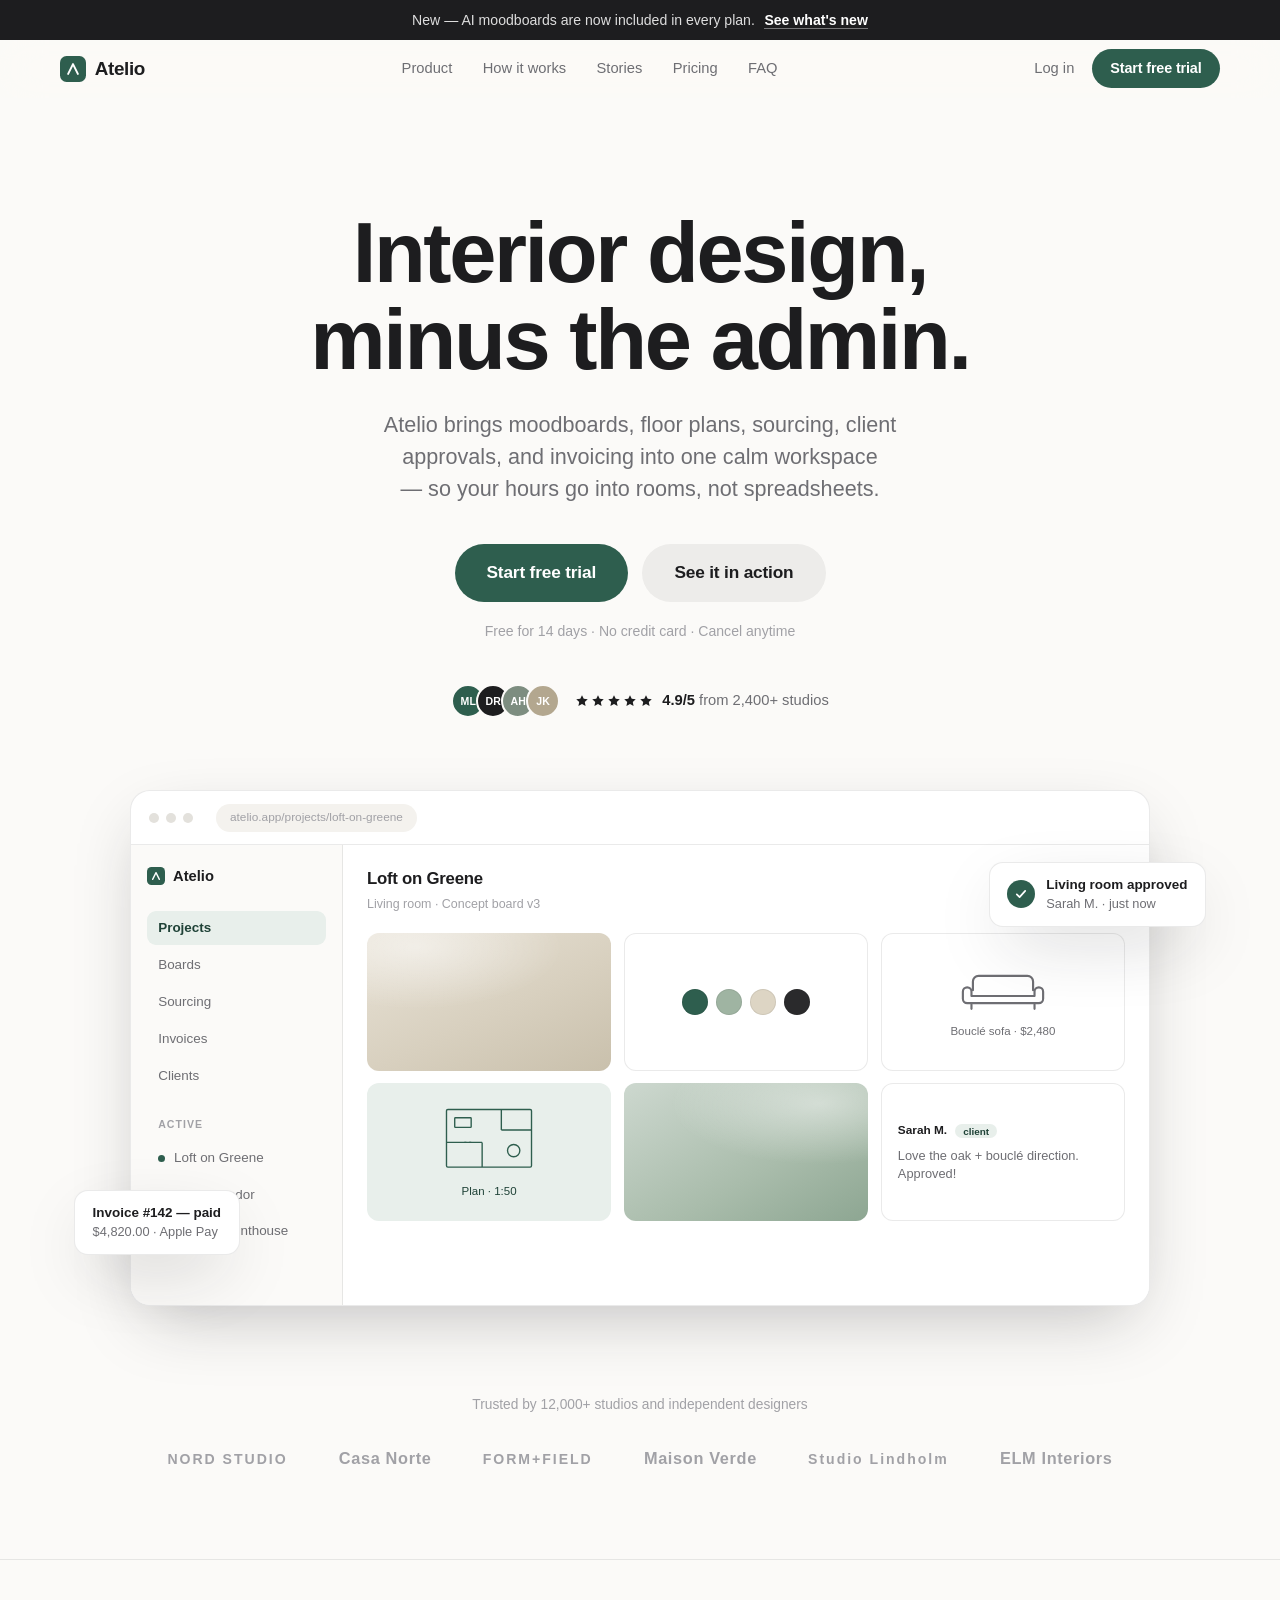
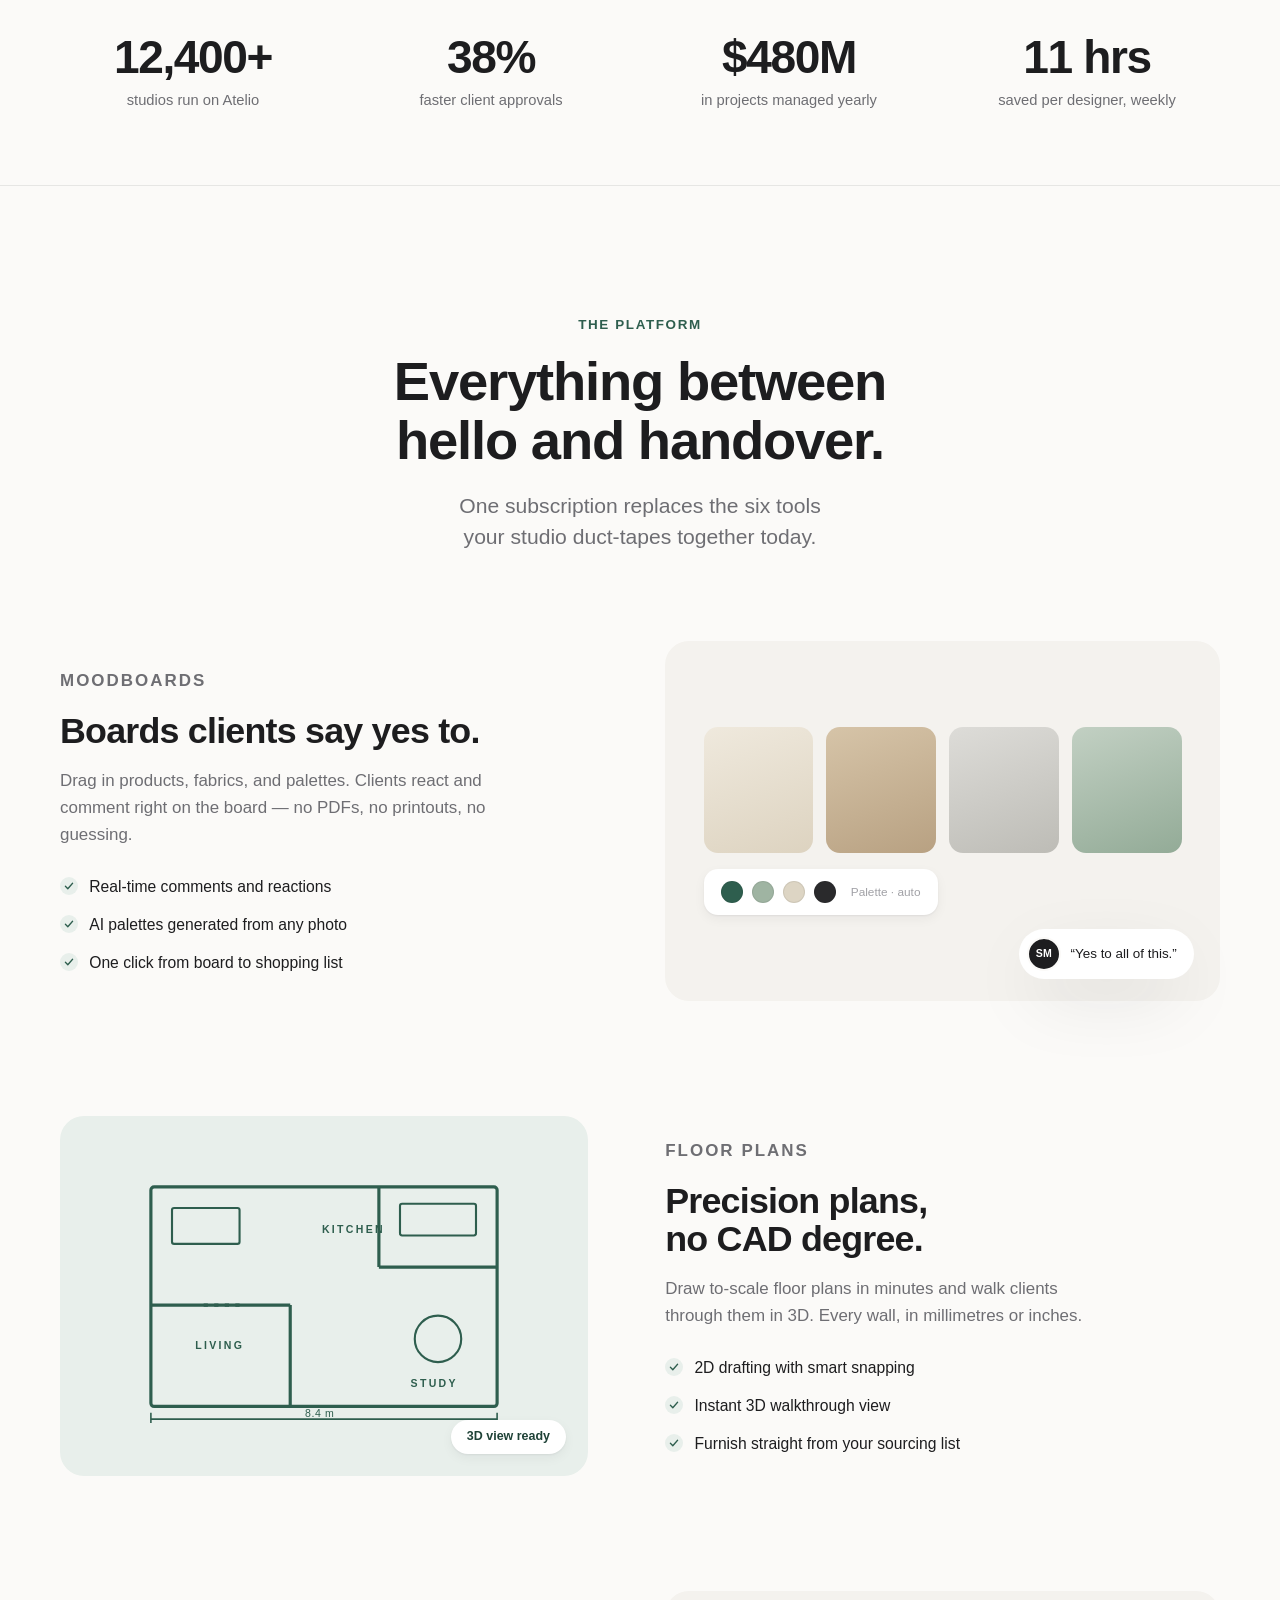
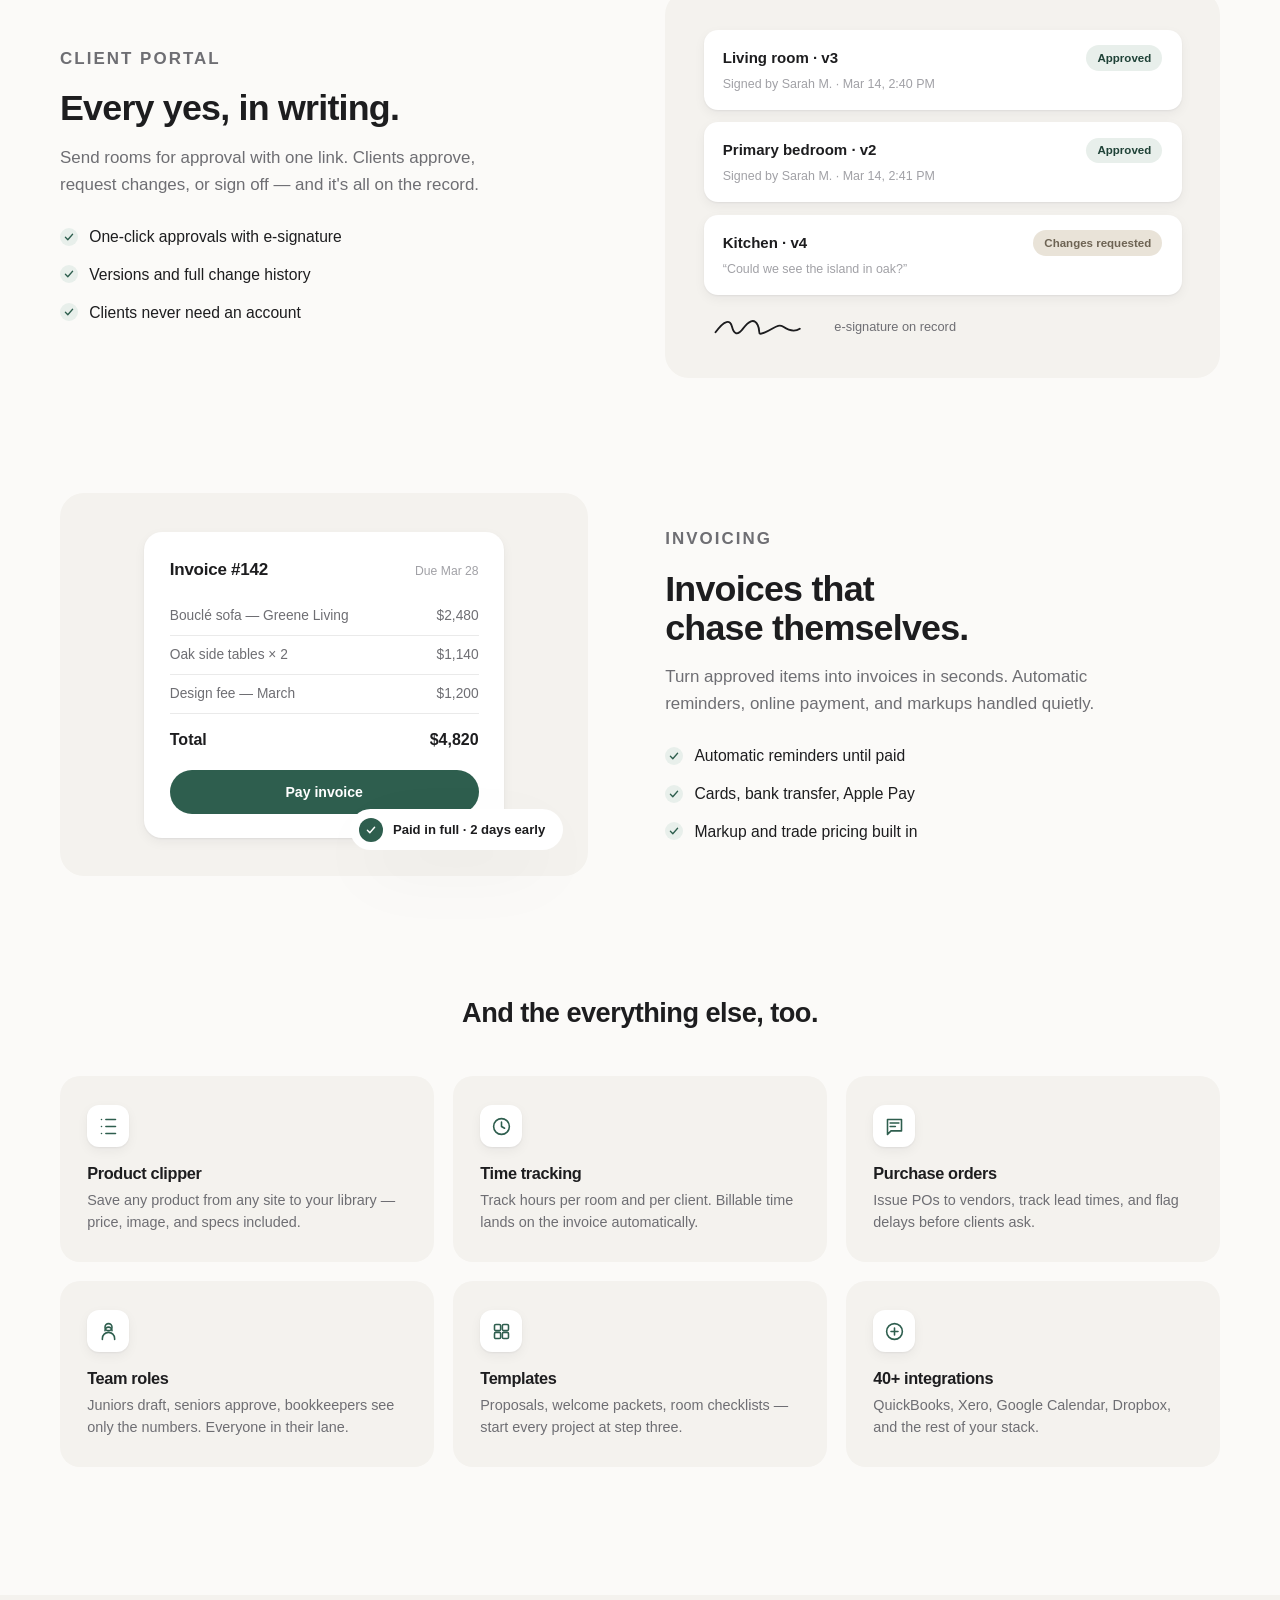
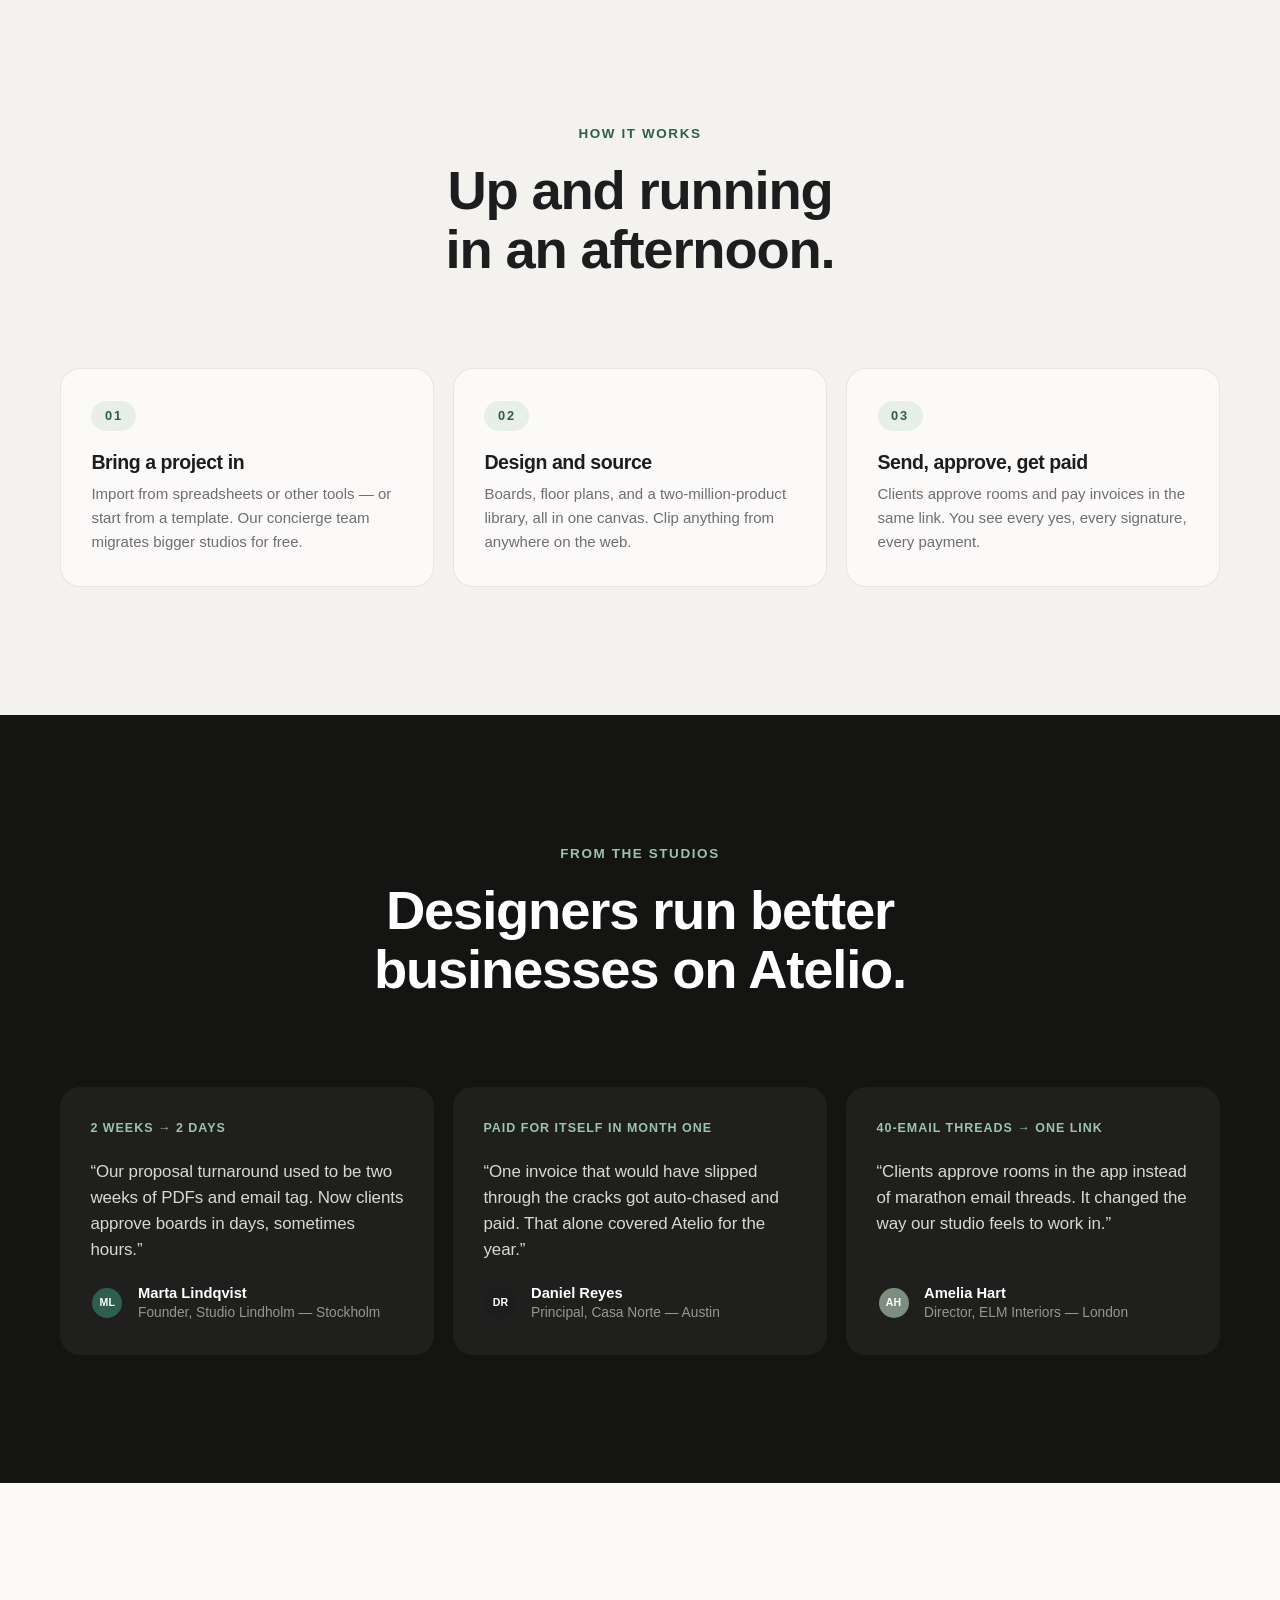
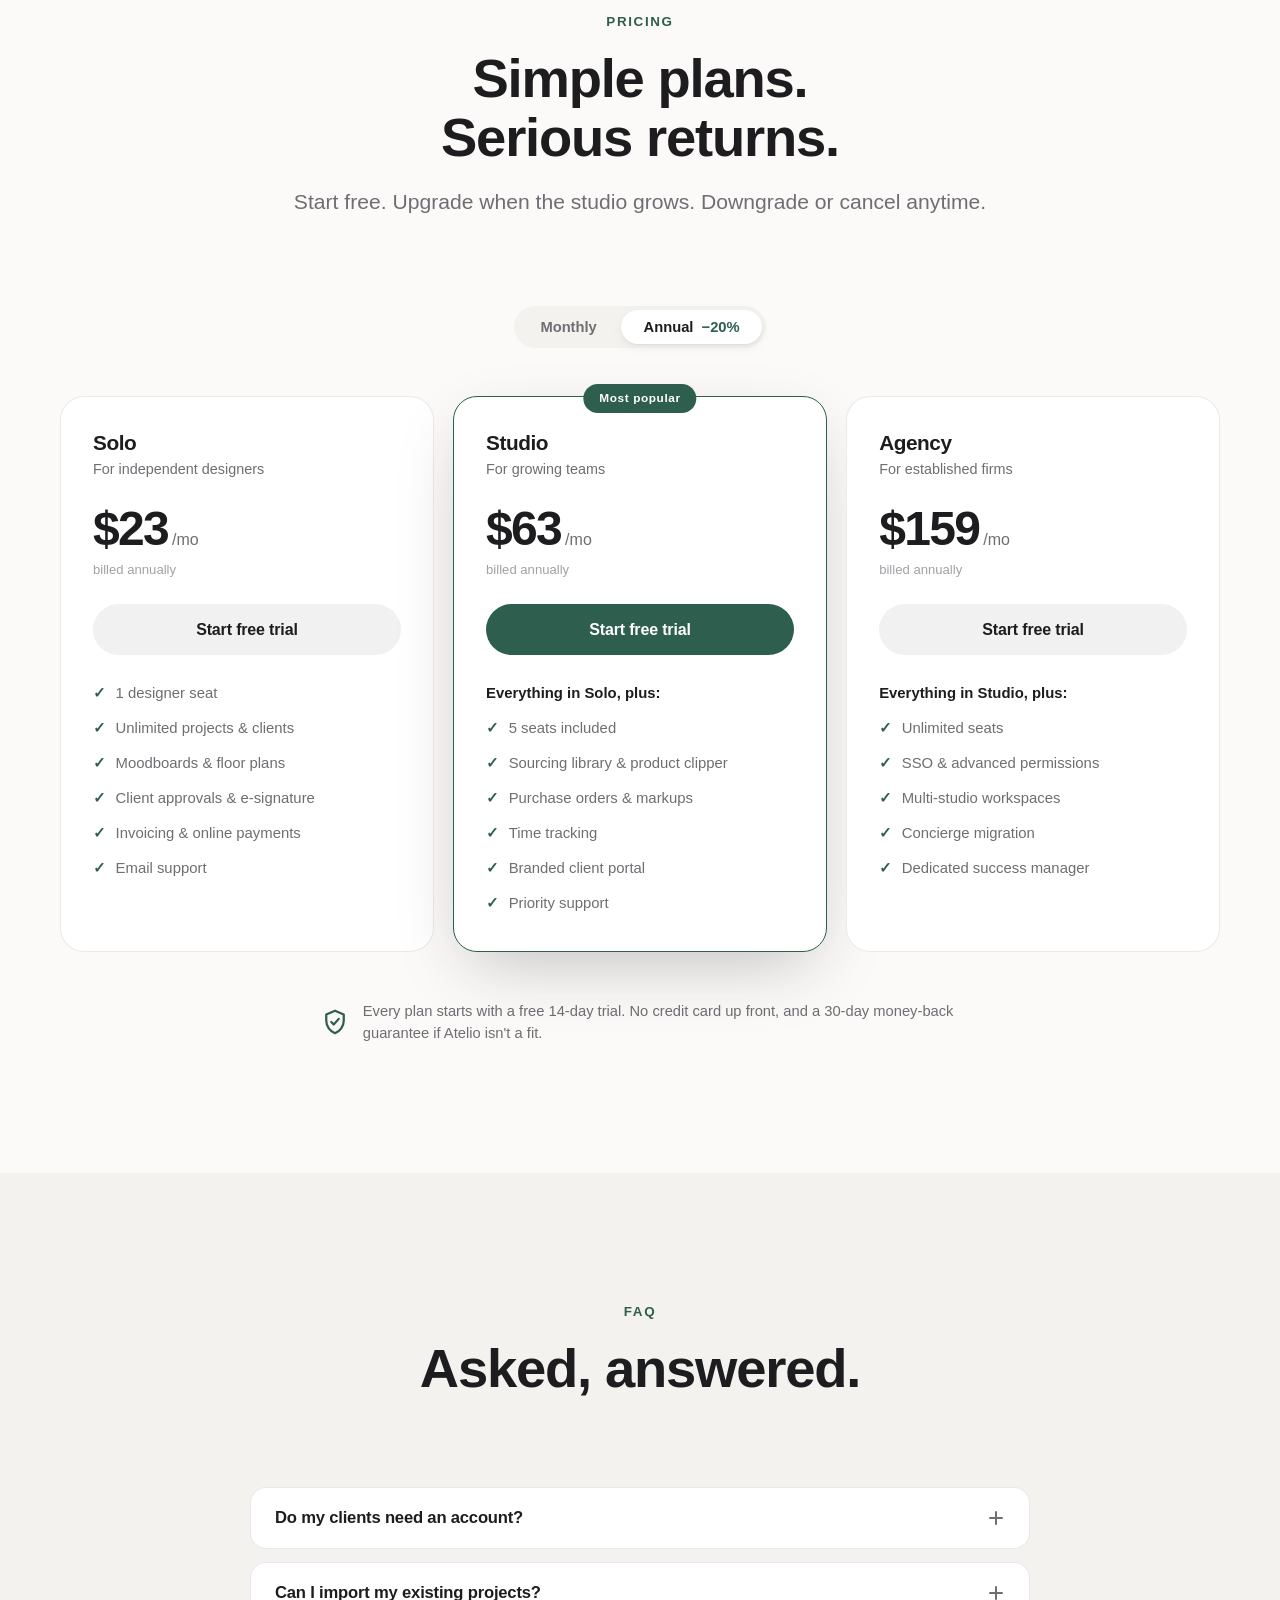
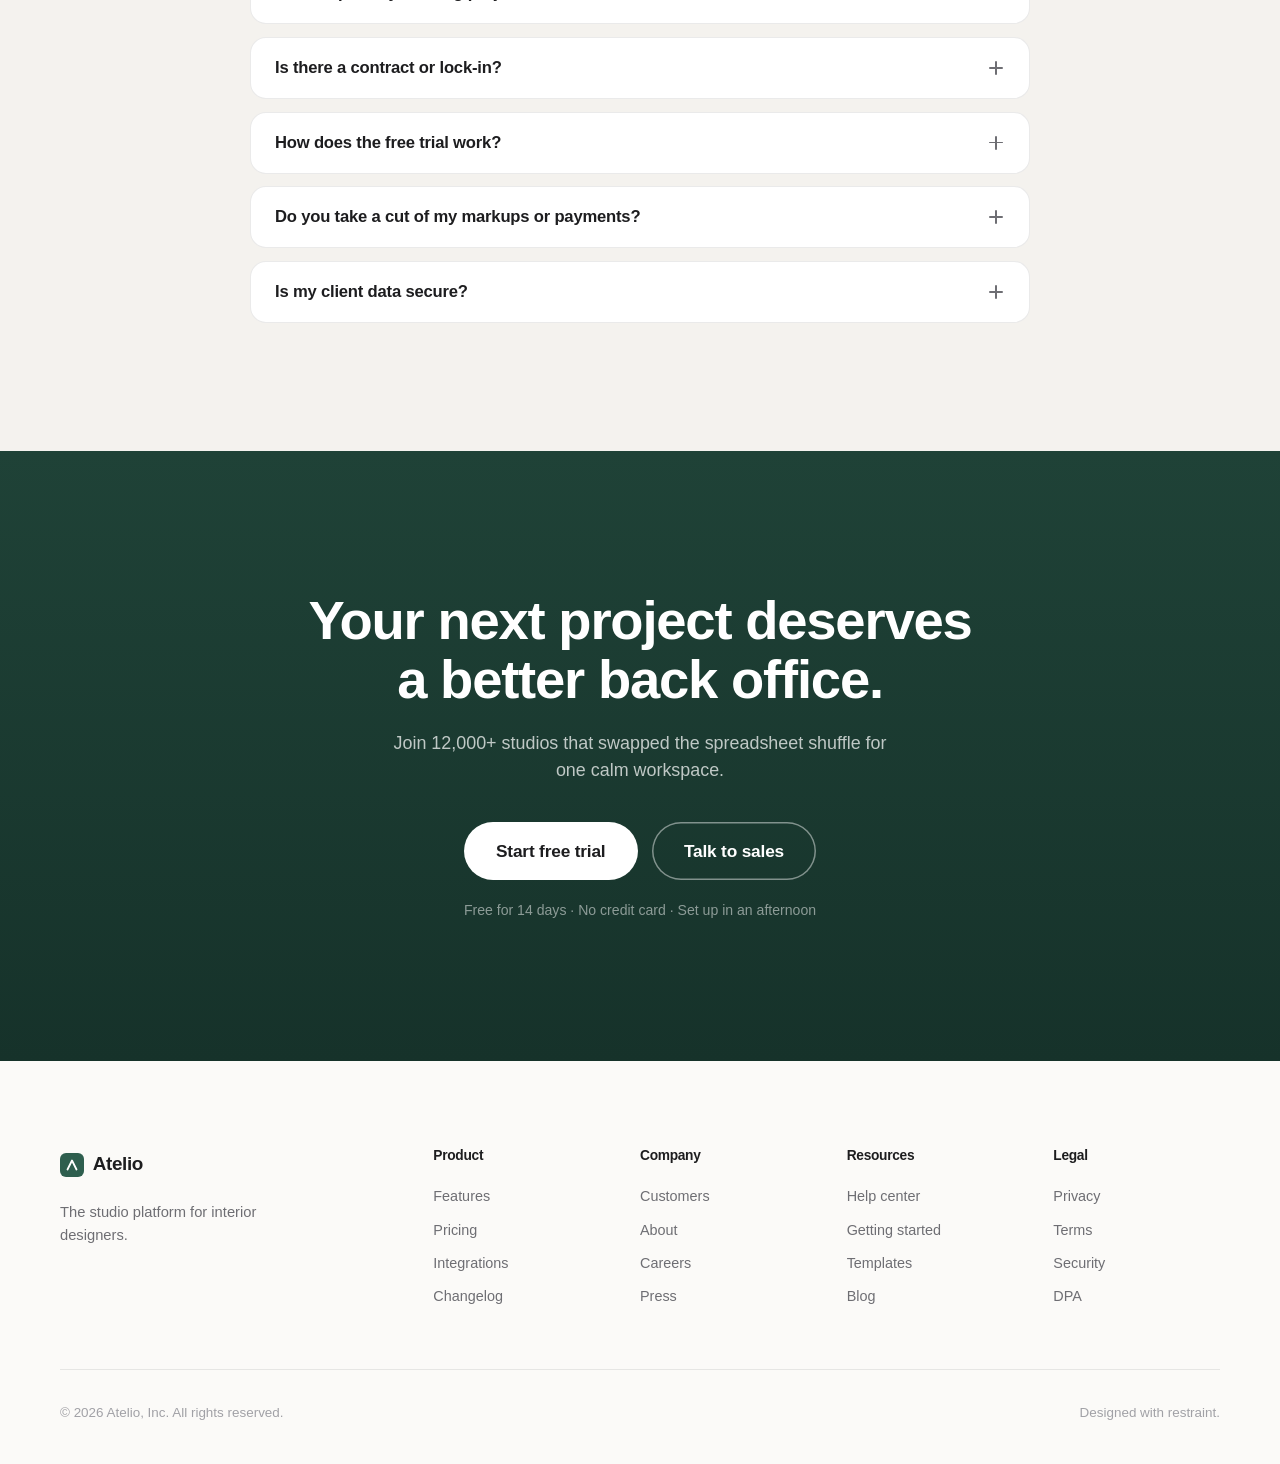
==== atelio-strona.html @ d50a3e27 "Add single-file build of the site (inlined CSS/JS) Standalone atelio-strona.html that opens directly" ====
<!DOCTYPE html>
<html lang="en">
<head>
  <meta charset="UTF-8" />
  <meta name="viewport" content="width=device-width, initial-scale=1.0" />
  <title>Atelio — The studio platform for interior designers</title>
  <meta name="description" content="Atelio brings moodboards, floor plans, sourcing, client approvals, and invoicing into one calm workspace. Free 14-day trial, no credit card." />
  <meta property="og:title" content="Atelio — Interior design, minus the admin" />
  <meta property="og:description" content="Moodboards, floor plans, approvals, and invoicing in one workspace. Trusted by 12,000+ design studios." />
  <meta property="og:type" content="website" />
  <link rel="icon" href="data:image/svg+xml,%3Csvg xmlns='http://www.w3.org/2000/svg' viewBox='0 0 32 32'%3E%3Crect width='32' height='32' rx='8' fill='%232E5E4E'/%3E%3Cpath d='M10 22l6-12 6 12' stroke='%23ffffff' stroke-width='2.4' stroke-linecap='round' stroke-linejoin='round' fill='none'/%3E%3C/svg%3E" />
  <style>
/* ============================================================
   Atelio — marketing site
   Palette: warm neutrals + deep pine green. No purple, no orange.
   Type: native system stack (SF Pro on Apple devices).
   ============================================================ */

:root {
  --bg: #fbfaf8;
  --bg-alt: #f4f2ee;
  --ink: #1d1d1f;
  --ink-2: #6e6e73;
  --ink-3: #a1a1a6;
  --line: rgba(29, 29, 31, 0.09);
  --accent: #2e5e4e;
  --accent-dark: #234c3f;
  --accent-deep: #1f4237;
  --accent-tint: #e8efeb;
  --accent-soft: #9cc2b2;
  --sand: #e9e3d8;
  --dark: #141413;
  --dark-card: #1f1f1e;
  --radius: 20px;
  --radius-sm: 12px;
  --pill: 980px;
  --shadow-sm: 0 1px 2px rgba(29, 29, 31, 0.06), 0 4px 12px rgba(29, 29, 31, 0.05);
  --shadow-lg: 0 24px 70px -18px rgba(29, 29, 31, 0.28);
  --navh: 58px;
  --font: -apple-system, BlinkMacSystemFont, "SF Pro Text", "SF Pro Display",
    "Helvetica Neue", "Segoe UI", Inter, Roboto, Arial, sans-serif;
}

* { margin: 0; padding: 0; box-sizing: border-box; }

html {
  scroll-behavior: smooth;
  scroll-padding-top: calc(var(--navh) + 18px);
  -webkit-text-size-adjust: 100%;
}

body {
  font-family: var(--font);
  font-size: 1.0625rem;
  line-height: 1.6;
  color: var(--ink);
  background: var(--bg);
  -webkit-font-smoothing: antialiased;
  text-rendering: optimizeLegibility;
}

::selection { background: var(--accent-tint); color: var(--accent-deep); }

img, svg { display: block; max-width: 100%; }

a { color: inherit; text-decoration: none; }

:focus-visible {
  outline: 2px solid var(--accent);
  outline-offset: 3px;
  border-radius: 4px;
}

.container {
  width: min(1160px, 100% - 3rem);
  margin-inline: auto;
}

.container-narrow { width: min(780px, 100% - 3rem); }

.skip-link {
  position: absolute;
  left: 1rem;
  top: -100px;
  z-index: 200;
  background: var(--ink);
  color: #fff;
  padding: 0.6rem 1.1rem;
  border-radius: var(--pill);
  font-size: 0.9rem;
}
.skip-link:focus { top: 1rem; }

/* ---------- Type ---------- */

h1, h2, h3, h4 {
  font-weight: 700;
  letter-spacing: -0.022em;
  line-height: 1.08;
  text-wrap: balance;
}

h1 {
  font-size: clamp(2.9rem, 7.2vw, 5.3rem);
  letter-spacing: -0.028em;
  line-height: 1.02;
}

h2 { font-size: clamp(2.1rem, 4.6vw, 3.4rem); }

.eyebrow {
  font-size: 0.84rem;
  font-weight: 600;
  letter-spacing: 0.12em;
  text-transform: uppercase;
  color: var(--accent);
  margin-bottom: 1.1rem;
}

.lead {
  font-size: clamp(1.08rem, 1.7vw, 1.32rem);
  color: var(--ink-2);
  line-height: 1.5;
  text-wrap: balance;
}

.section-head {
  text-align: center;
  max-width: 720px;
  margin: 0 auto clamp(3.5rem, 7vw, 5.5rem);
}
.section-head .lead { margin-top: 1.2rem; }

/* ---------- Buttons ---------- */

.btn {
  display: inline-flex;
  align-items: center;
  justify-content: center;
  gap: 0.5rem;
  border: none;
  cursor: pointer;
  font-family: inherit;
  font-size: 1rem;
  font-weight: 600;
  letter-spacing: -0.01em;
  padding: 0.78rem 1.6rem;
  border-radius: var(--pill);
  transition: background 0.25s ease, transform 0.25s ease, box-shadow 0.25s ease, border-color 0.25s ease;
  white-space: nowrap;
}
.btn:active { transform: scale(0.97); }

.btn-primary { background: var(--accent); color: #fff; }
.btn-primary:hover { background: var(--accent-dark); transform: translateY(-1px); box-shadow: 0 10px 24px -10px rgba(46, 94, 78, 0.6); }

.btn-ghost { background: rgba(29, 29, 31, 0.06); color: var(--ink); }
.btn-ghost:hover { background: rgba(29, 29, 31, 0.1); }

.btn-light { background: #fff; color: var(--ink); }
.btn-light:hover { background: #f0efeb; transform: translateY(-1px); }

.btn-outline {
  background: transparent;
  color: #fff;
  box-shadow: inset 0 0 0 1.5px rgba(255, 255, 255, 0.45);
}
.btn-outline:hover { background: rgba(255, 255, 255, 0.1); }

.btn-sm { padding: 0.52rem 1.15rem; font-size: 0.9rem; }
.btn-lg { padding: 0.95rem 2rem; font-size: 1.08rem; }
.btn-block { width: 100%; }

/* ---------- Banner ---------- */

.banner {
  background: var(--ink);
  color: rgba(255, 255, 255, 0.85);
  text-align: center;
  padding: 0.55rem 1rem;
  font-size: 0.88rem;
}
.banner a {
  color: #fff;
  font-weight: 600;
  margin-left: 0.35rem;
  border-bottom: 1px solid rgba(255, 255, 255, 0.4);
}
.banner a:hover { border-bottom-color: #fff; }

/* ---------- Nav ---------- */

.nav {
  position: sticky;
  top: 0;
  z-index: 100;
  height: var(--navh);
  background: rgba(251, 250, 248, 0.78);
  -webkit-backdrop-filter: saturate(180%) blur(20px);
  backdrop-filter: saturate(180%) blur(20px);
  border-bottom: 1px solid transparent;
  transition: border-color 0.3s ease, background 0.3s ease;
}
.nav.scrolled {
  border-bottom-color: var(--line);
  background: rgba(251, 250, 248, 0.88);
}

.nav-inner {
  width: min(1160px, 100% - 3rem);
  margin-inline: auto;
  height: 100%;
  display: flex;
  align-items: center;
  justify-content: space-between;
  gap: 2rem;
}

.nav-logo {
  display: inline-flex;
  align-items: center;
  gap: 0.55rem;
  font-size: 1.18rem;
  font-weight: 700;
  letter-spacing: -0.02em;
}

.nav-links { display: flex; gap: 1.9rem; }
.nav-links a {
  font-size: 0.92rem;
  color: var(--ink-2);
  transition: color 0.2s ease;
}
.nav-links a:hover { color: var(--ink); }

.nav-cta { display: flex; align-items: center; gap: 1.1rem; }
.nav-login { font-size: 0.92rem; color: var(--ink-2); transition: color 0.2s ease; }
.nav-login:hover { color: var(--ink); }

.nav-burger {
  display: none;
  flex-direction: column;
  justify-content: center;
  gap: 6px;
  width: 40px;
  height: 40px;
  background: none;
  border: none;
  cursor: pointer;
  align-items: center;
}
.nav-burger span {
  display: block;
  width: 20px;
  height: 1.8px;
  background: var(--ink);
  border-radius: 2px;
  transition: transform 0.3s ease, opacity 0.3s ease;
}
.nav-burger.open span:first-child { transform: translateY(3.9px) rotate(45deg); }
.nav-burger.open span:last-child { transform: translateY(-3.9px) rotate(-45deg); }

.mobile-menu {
  position: fixed;
  inset: var(--navh) 0 auto 0;
  z-index: 99;
  background: rgba(251, 250, 248, 0.97);
  -webkit-backdrop-filter: blur(24px);
  backdrop-filter: blur(24px);
  border-bottom: 1px solid var(--line);
  padding: 1rem 1.5rem 1.8rem;
}
.mobile-menu nav { display: flex; flex-direction: column; }
.mobile-menu nav a {
  padding: 0.85rem 0.2rem;
  font-size: 1.15rem;
  font-weight: 600;
  border-bottom: 1px solid var(--line);
}
.mobile-menu-cta { margin-top: 1.4rem; display: grid; gap: 0.9rem; justify-items: center; }
.mobile-login { color: var(--ink-2); font-size: 0.95rem; }

/* ---------- Hero ---------- */

.hero {
  padding: clamp(4rem, 9vw, 7rem) 0 0;
  text-align: center;
}

.hero-sub {
  max-width: 640px;
  margin: 1.6rem auto 0;
  font-size: clamp(1.1rem, 1.8vw, 1.35rem);
  line-height: 1.5;
  color: var(--ink-2);
  text-wrap: balance;
}

.hero-ctas {
  display: flex;
  justify-content: center;
  gap: 0.9rem;
  margin-top: 2.4rem;
  flex-wrap: wrap;
}

.hero-note {
  margin-top: 1.1rem;
  font-size: 0.88rem;
  color: var(--ink-3);
}

.hero-proof {
  display: flex;
  align-items: center;
  justify-content: center;
  gap: 0.9rem;
  margin-top: 2.6rem;
  flex-wrap: wrap;
}

.avatars { display: flex; }
.av {
  width: 34px;
  height: 34px;
  border-radius: 50%;
  display: inline-flex;
  align-items: center;
  justify-content: center;
  font-size: 0.66rem;
  font-weight: 700;
  letter-spacing: 0.02em;
  color: #fff;
  border: 2px solid var(--bg);
  flex: none;
}
.avatars .av + .av { margin-left: -9px; }
.av-1 { background: #2e5e4e; }
.av-2 { background: #1d1d1f; }
.av-3 { background: #7d8d80; }
.av-4 { background: #b3a78f; }
.avatars-sm .av { width: 24px; height: 24px; font-size: 0.52rem; border-color: #fff; }

.proof-text {
  display: flex;
  align-items: center;
  gap: 0.6rem;
  font-size: 0.92rem;
  color: var(--ink-2);
}
.proof-text strong { color: var(--ink); }
.stars { display: inline-flex; gap: 2px; }
.stars svg { width: 14px; height: 14px; fill: var(--ink); }

/* ---------- Hero mockup ---------- */

.hero-visual {
  position: relative;
  max-width: 1020px;
  margin: clamp(3rem, 6vw, 4.5rem) auto 0;
}

.window {
  background: #fff;
  border: 1px solid var(--line);
  border-radius: var(--radius);
  box-shadow: var(--shadow-lg);
  overflow: hidden;
  text-align: left;
}

.window-bar {
  display: flex;
  align-items: center;
  gap: 7px;
  padding: 0.8rem 1.1rem;
  border-bottom: 1px solid var(--line);
}
.dot { width: 10px; height: 10px; border-radius: 50%; background: #e3e1dc; }
.addr {
  margin-left: 1rem;
  font-size: 0.74rem;
  color: var(--ink-3);
  background: var(--bg-alt);
  padding: 0.28rem 0.9rem;
  border-radius: var(--pill);
}

.app {
  display: grid;
  grid-template-columns: 212px 1fr;
  min-height: 460px;
}

.app-side {
  border-right: 1px solid var(--line);
  padding: 1.2rem 1rem;
  background: var(--bg);
  display: flex;
  flex-direction: column;
  gap: 1.4rem;
  font-size: 0.84rem;
}
.side-brand { display: flex; align-items: center; gap: 0.5rem; font-weight: 700; font-size: 0.92rem; }
.side-nav { display: flex; flex-direction: column; gap: 2px; }
.side-item {
  padding: 0.42rem 0.7rem;
  border-radius: 9px;
  color: var(--ink-2);
}
.side-item.active { background: var(--accent-tint); color: var(--accent-deep); font-weight: 600; }
.side-projects { display: flex; flex-direction: column; gap: 2px; }
.side-label {
  font-size: 0.66rem;
  font-weight: 600;
  letter-spacing: 0.1em;
  text-transform: uppercase;
  color: var(--ink-3);
  padding: 0 0.7rem 0.4rem;
}
.proj {
  display: flex;
  align-items: center;
  gap: 0.55rem;
  padding: 0.4rem 0.7rem;
  color: var(--ink-2);
  border-radius: 9px;
}
.proj:first-of-type { color: var(--ink); font-weight: 600; }
.st { width: 7px; height: 7px; border-radius: 50%; flex: none; }
.st-green { background: var(--accent); }
.st-sand { background: #c6b89a; }
.st-gray { background: #c9c9cd; }

.app-main { padding: 1.3rem 1.5rem 1.6rem; background: #fff; }
.main-bar {
  display: flex;
  align-items: center;
  justify-content: space-between;
  gap: 1rem;
  margin-bottom: 1.1rem;
}
.main-title { display: block; font-weight: 700; font-size: 1.05rem; letter-spacing: -0.015em; }
.main-sub { display: block; font-size: 0.78rem; color: var(--ink-3); margin-top: 2px; }
.main-actions { display: flex; align-items: center; gap: 0.8rem; }
.share-btn {
  background: var(--accent);
  color: #fff;
  font-size: 0.78rem;
  font-weight: 600;
  padding: 0.4rem 1rem;
  border-radius: var(--pill);
}

.board {
  display: grid;
  grid-template-columns: repeat(3, 1fr);
  gap: 0.8rem;
}
.tile {
  border: 1px solid var(--line);
  border-radius: var(--radius-sm);
  min-height: 138px;
  display: flex;
  flex-direction: column;
  align-items: center;
  justify-content: center;
  gap: 0.6rem;
  padding: 1rem;
  background: #fff;
}
.tile-cap { font-size: 0.72rem; color: var(--ink-2); }

.t-img1 {
  background:
    radial-gradient(120% 90% at 20% 10%, rgba(255, 255, 255, 0.5), transparent 50%),
    linear-gradient(155deg, #e8e2d6 0%, #d8d0bf 55%, #c9c0ac 100%);
  border: none;
}
.t-img2 {
  background:
    radial-gradient(110% 80% at 80% 15%, rgba(255, 255, 255, 0.45), transparent 55%),
    linear-gradient(150deg, #cdd8cf 0%, #a9bcab 60%, #8da692 100%);
  border: none;
}
.t-swatch { flex-direction: row; gap: 0.5rem; }
.chip { width: 26px; height: 26px; border-radius: 50%; flex: none; box-shadow: inset 0 0 0 1px rgba(29, 29, 31, 0.08); }
.c-1 { background: #2e5e4e; }
.c-2 { background: #9fb4a2; }
.c-3 { background: #ddd5c4; }
.c-4 { background: #2a2a2c; }

.t-sofa { color: var(--ink-2); }
.t-sofa svg { width: 86px; }

.t-plan { background: var(--accent-tint); border: none; color: var(--accent); }
.t-plan svg { width: 96px; }
.t-plan .tile-cap { color: var(--accent-deep); }

.t-note { align-items: flex-start; text-align: left; gap: 0.4rem; }
.note-name { font-size: 0.74rem; font-weight: 700; }
.note-name em {
  font-style: normal;
  font-weight: 600;
  font-size: 0.62rem;
  color: var(--accent-deep);
  background: var(--accent-tint);
  border-radius: var(--pill);
  padding: 0.1rem 0.5rem;
  margin-left: 0.3rem;
}
.note-text { font-size: 0.8rem; color: var(--ink-2); line-height: 1.45; }

/* Floating cards */

.float {
  position: absolute;
  display: flex;
  align-items: center;
  gap: 0.7rem;
  background: #fff;
  border: 1px solid var(--line);
  border-radius: 14px;
  box-shadow: var(--shadow-lg);
  padding: 0.8rem 1.1rem;
  font-size: 0.8rem;
  line-height: 1.4;
  color: var(--ink-2);
  text-align: left;
}
.float strong { color: var(--ink); font-size: 0.84rem; }
.float-ic {
  width: 28px;
  height: 28px;
  border-radius: 50%;
  background: var(--accent);
  color: #fff;
  display: inline-flex;
  align-items: center;
  justify-content: center;
  flex: none;
}
.float-ic svg { width: 14px; height: 14px; }

.float-approve { top: 14%; right: -3.5rem; animation: floaty 7s ease-in-out infinite; }
.float-invoice { bottom: 10%; left: -3.5rem; animation: floaty 8s ease-in-out 1.2s infinite; }

@keyframes floaty {
  0%, 100% { transform: translateY(0); }
  50% { transform: translateY(-9px); }
}

/* ---------- Logos ---------- */

.logos { padding: clamp(3.5rem, 7vw, 5.5rem) 0; }
.logos-label {
  text-align: center;
  font-size: 0.86rem;
  color: var(--ink-3);
  margin-bottom: 1.8rem;
}
.logos-row {
  display: flex;
  flex-wrap: wrap;
  justify-content: center;
  align-items: baseline;
  gap: 1.4rem 3.2rem;
}
.logo-name {
  color: var(--ink-3);
  font-weight: 700;
  font-size: 1.02rem;
  letter-spacing: 0.04em;
}
.logo-name:nth-child(odd) { letter-spacing: 0.14em; font-size: 0.88rem; }

/* ---------- Stats ---------- */

.stats { border-block: 1px solid var(--line); padding: clamp(3rem, 6vw, 4.5rem) 0; }
.stats-grid {
  display: grid;
  grid-template-columns: repeat(4, 1fr);
  gap: 2rem;
  text-align: center;
}
.stat-num {
  display: block;
  font-size: clamp(2.1rem, 3.6vw, 3rem);
  font-weight: 700;
  letter-spacing: -0.03em;
  line-height: 1.1;
}
.stat-label { display: block; margin-top: 0.4rem; font-size: 0.92rem; color: var(--ink-2); }

/* ---------- Features / showcases ---------- */

.features { padding: clamp(5rem, 10vw, 8.5rem) 0; }

.show-row {
  display: grid;
  grid-template-columns: 1fr 1.05fr;
  gap: clamp(2.5rem, 6vw, 5.5rem);
  align-items: center;
}
.show-row + .show-row { margin-top: clamp(4.5rem, 9vw, 7.5rem); }
.show-row.rev .show-text { order: 2; }
.show-row.rev .show-visual { order: 1; }

.show-text h3 { font-size: clamp(1.65rem, 2.8vw, 2.25rem); margin-bottom: 1rem; }
.show-text > p { color: var(--ink-2); font-size: 1.06rem; max-width: 46ch; }

.show-bullets { list-style: none; margin-top: 1.6rem; display: grid; gap: 0.8rem; }
.show-bullets li {
  display: flex;
  align-items: center;
  gap: 0.7rem;
  font-size: 0.98rem;
  font-weight: 500;
}
.show-bullets svg {
  width: 18px;
  height: 18px;
  color: var(--accent);
  flex: none;
  background: var(--accent-tint);
  border-radius: 50%;
  padding: 3px;
}

.panel {
  background: var(--bg-alt);
  border-radius: 24px;
  padding: clamp(1.6rem, 3vw, 2.6rem);
  position: relative;
  min-height: 360px;
  display: flex;
  flex-direction: column;
  justify-content: center;
}

/* board panel */
.panel-board { gap: 1rem; }
.pb-grid { display: grid; grid-template-columns: repeat(4, 1fr); gap: 0.8rem; }
.pb-tile { aspect-ratio: 1 / 1.15; border-radius: 14px; }
.pb-linen { background: linear-gradient(160deg, #efe9dd, #ddd3c0); }
.pb-oak { background: linear-gradient(160deg, #d6c4a8, #b8a182); }
.pb-stone { background: linear-gradient(160deg, #dddcd8, #bdbcb6); }
.pb-sage { background: linear-gradient(160deg, #c2d0c3, #93ab97); }
.pb-palette {
  display: flex;
  align-items: center;
  gap: 0.55rem;
  background: #fff;
  border-radius: 14px;
  padding: 0.75rem 1.1rem;
  box-shadow: var(--shadow-sm);
  width: fit-content;
}
.pb-palette .chip { width: 22px; height: 22px; }
.pb-palette-label { font-size: 0.74rem; color: var(--ink-3); margin-left: 0.4rem; }
.pb-comment {
  position: absolute;
  right: clamp(0.6rem, 2vw, 1.6rem);
  bottom: 1.4rem;
  display: flex;
  align-items: center;
  gap: 0.6rem;
  background: #fff;
  border-radius: var(--pill);
  padding: 0.5rem 1.1rem 0.5rem 0.5rem;
  box-shadow: var(--shadow-lg);
  font-size: 0.84rem;
  font-weight: 500;
}

/* plan panel */
.panel-plan { background: var(--accent-tint); color: var(--accent); align-items: center; }
.panel-plan svg { width: 100%; max-width: 380px; }
.plan-label {
  font-family: var(--font);
  font-size: 10px;
  font-weight: 600;
  letter-spacing: 0.22em;
  fill: var(--accent);
}
.plan-dim { font-family: var(--font); font-size: 10px; fill: var(--accent); letter-spacing: 0.06em; }
.panel-badge {
  position: absolute;
  right: 1.4rem;
  bottom: 1.4rem;
  background: #fff;
  color: var(--accent-deep);
  font-size: 0.78rem;
  font-weight: 600;
  padding: 0.45rem 1rem;
  border-radius: var(--pill);
  box-shadow: var(--shadow-sm);
}

/* approvals panel */
.panel-approve { gap: 0.8rem; }
.ap-card {
  background: #fff;
  border-radius: 14px;
  padding: 0.95rem 1.2rem;
  box-shadow: var(--shadow-sm);
}
.ap-row { display: flex; align-items: center; justify-content: space-between; gap: 1rem; }
.ap-title { font-weight: 600; font-size: 0.94rem; }
.ap-status {
  font-size: 0.72rem;
  font-weight: 700;
  padding: 0.22rem 0.7rem;
  border-radius: var(--pill);
  white-space: nowrap;
}
.ap-status.ok { background: var(--accent-tint); color: var(--accent-deep); }
.ap-status.wait { background: var(--sand); color: #6d6353; }
.ap-meta { display: block; font-size: 0.78rem; color: var(--ink-3); margin-top: 0.25rem; }
.ap-sign {
  display: flex;
  align-items: center;
  gap: 0.9rem;
  color: var(--ink-2);
  font-size: 0.8rem;
  padding: 0.4rem 0.4rem 0;
}
.ap-sign svg { width: 110px; color: var(--ink); }

/* invoice panel */
.panel-invoice { align-items: center; }
.inv {
  background: #fff;
  border-radius: 18px;
  padding: 1.5rem 1.6rem;
  width: min(360px, 100%);
  box-shadow: var(--shadow-sm);
}
.inv-head {
  display: flex;
  justify-content: space-between;
  align-items: baseline;
  margin-bottom: 0.9rem;
}
.inv-no { font-weight: 700; letter-spacing: -0.015em; }
.inv-due { font-size: 0.76rem; color: var(--ink-3); }
.inv-line {
  display: flex;
  justify-content: space-between;
  gap: 1rem;
  font-size: 0.86rem;
  color: var(--ink-2);
  padding: 0.5rem 0;
  border-bottom: 1px solid var(--line);
}
.inv-total {
  display: flex;
  justify-content: space-between;
  font-weight: 700;
  padding: 0.8rem 0 1.1rem;
  font-size: 1rem;
}
.inv-pay {
  display: block;
  text-align: center;
  background: var(--accent);
  color: #fff;
  font-size: 0.88rem;
  font-weight: 600;
  padding: 0.65rem;
  border-radius: var(--pill);
}
.inv-toast {
  position: absolute;
  display: flex;
  align-items: center;
  gap: 0.6rem;
  right: clamp(0.6rem, 2vw, 1.8rem);
  bottom: 1.6rem;
  background: #fff;
  border-radius: var(--pill);
  box-shadow: var(--shadow-lg);
  padding: 0.55rem 1.1rem 0.55rem 0.6rem;
  font-size: 0.82rem;
  font-weight: 600;
}
.inv-toast .float-ic { width: 24px; height: 24px; }
.inv-toast .float-ic svg { width: 12px; height: 12px; }

/* ---------- More grid ---------- */

.more { margin-top: clamp(5rem, 9vw, 7.5rem); }
.more-title {
  text-align: center;
  font-size: clamp(1.3rem, 2.2vw, 1.7rem);
  font-weight: 700;
  letter-spacing: -0.02em;
  margin-bottom: 2.6rem;
}
.more-grid {
  display: grid;
  grid-template-columns: repeat(3, 1fr);
  gap: 1.2rem;
}
.more-card {
  background: var(--bg-alt);
  border-radius: var(--radius);
  padding: 1.8rem 1.7rem;
}
.more-icon {
  width: 42px;
  height: 42px;
  border-radius: 12px;
  background: #fff;
  color: var(--accent);
  display: inline-flex;
  align-items: center;
  justify-content: center;
  box-shadow: var(--shadow-sm);
  margin-bottom: 1.1rem;
}
.more-icon svg { width: 21px; height: 21px; }
.more-card h4 { font-size: 1.02rem; margin-bottom: 0.4rem; }
.more-card p { font-size: 0.9rem; color: var(--ink-2); line-height: 1.55; }

/* ---------- How it works ---------- */

.how { background: var(--bg-alt); padding: clamp(5rem, 10vw, 8rem) 0; }
.steps {
  display: grid;
  grid-template-columns: repeat(3, 1fr);
  gap: 1.2rem;
}
.step {
  background: var(--bg);
  border: 1px solid var(--line);
  border-radius: var(--radius);
  padding: 2rem 1.9rem;
}
.step-num {
  display: inline-block;
  font-size: 0.8rem;
  font-weight: 700;
  letter-spacing: 0.14em;
  color: var(--accent);
  background: var(--accent-tint);
  border-radius: var(--pill);
  padding: 0.3rem 0.85rem;
  margin-bottom: 1.3rem;
}
.step h3 { font-size: 1.22rem; margin-bottom: 0.55rem; }
.step p { font-size: 0.94rem; color: var(--ink-2); line-height: 1.6; }

/* ---------- Testimonials ---------- */

.quotes {
  background: var(--dark);
  color: #fff;
  padding: clamp(5rem, 10vw, 8.5rem) 0;
}
.quotes .eyebrow { color: var(--accent-soft); }
.quotes-grid {
  display: grid;
  grid-template-columns: repeat(3, 1fr);
  gap: 1.2rem;
}
.quote-card {
  background: var(--dark-card);
  border-radius: var(--radius);
  padding: 2rem 1.9rem;
  display: flex;
  flex-direction: column;
  gap: 1.2rem;
}
.quote-metric {
  font-size: 0.78rem;
  font-weight: 700;
  letter-spacing: 0.08em;
  text-transform: uppercase;
  color: var(--accent-soft);
}
.quote-card blockquote {
  font-size: 1.06rem;
  line-height: 1.55;
  color: #d8d8d5;
  letter-spacing: -0.005em;
  flex: 1;
}
.quote-card figcaption {
  display: flex;
  align-items: center;
  gap: 0.85rem;
  font-size: 0.86rem;
  line-height: 1.4;
  color: #97978f;
}
.quote-card figcaption strong { color: #fff; font-size: 0.92rem; }
.quote-card .av { border-color: var(--dark-card); }

/* ---------- Pricing ---------- */

.pricing { padding: clamp(5rem, 10vw, 8.5rem) 0; }

.toggle {
  display: flex;
  justify-content: center;
  width: fit-content;
  margin: 0 auto 3rem;
  background: var(--bg-alt);
  border-radius: var(--pill);
  padding: 4px;
  gap: 2px;
}
.toggle-btn {
  border: none;
  background: transparent;
  font-family: inherit;
  font-size: 0.92rem;
  font-weight: 600;
  color: var(--ink-2);
  padding: 0.55rem 1.4rem;
  border-radius: var(--pill);
  cursor: pointer;
  transition: background 0.25s ease, color 0.25s ease, box-shadow 0.25s ease;
}
.toggle-btn.active { background: #fff; color: var(--ink); box-shadow: var(--shadow-sm); }
.toggle-btn .save { color: var(--accent); font-weight: 700; margin-left: 0.25rem; }

.plans {
  display: grid;
  grid-template-columns: repeat(3, 1fr);
  gap: 1.2rem;
  align-items: stretch;
}
.plan {
  position: relative;
  background: #fff;
  border: 1px solid var(--line);
  border-radius: 24px;
  padding: 2.2rem 2rem;
  display: flex;
  flex-direction: column;
}
.plan.featured {
  border: 1.5px solid var(--accent);
  box-shadow: var(--shadow-lg);
}
.badge-pop {
  position: absolute;
  top: -13px;
  left: 50%;
  transform: translateX(-50%);
  background: var(--accent);
  color: #fff;
  font-size: 0.74rem;
  font-weight: 700;
  letter-spacing: 0.05em;
  padding: 0.32rem 1rem;
  border-radius: var(--pill);
  white-space: nowrap;
}
.plan-name { font-size: 1.3rem; }
.plan-for { font-size: 0.9rem; color: var(--ink-2); margin-top: 0.25rem; }
.plan-price { margin-top: 1.5rem; display: flex; align-items: baseline; gap: 0.25rem; }
.plan-price .amount {
  font-size: 3rem;
  font-weight: 700;
  letter-spacing: -0.035em;
  line-height: 1;
}
.plan-price .per { color: var(--ink-2); font-size: 1rem; }
.plan-billed { font-size: 0.82rem; color: var(--ink-3); margin: 0.35rem 0 1.5rem; }
.plan .btn { margin-bottom: 1.7rem; }
.plan-list { list-style: none; display: grid; gap: 0.7rem; font-size: 0.93rem; color: var(--ink-2); }
.plan-list li { display: flex; gap: 0.6rem; align-items: baseline; }
.plan-list li::before {
  content: "✓";
  color: var(--accent);
  font-weight: 700;
  flex: none;
}
.plan-list li strong { color: var(--ink); }
.plan-list li:has(strong)::before { content: ""; display: none; }

.guarantee {
  display: flex;
  align-items: center;
  justify-content: center;
  gap: 0.8rem;
  max-width: 640px;
  margin: 3rem auto 0;
  text-align: left;
  font-size: 0.92rem;
  color: var(--ink-2);
  line-height: 1.55;
}
.guarantee svg { width: 30px; height: 30px; color: var(--accent); flex: none; }

/* ---------- FAQ ---------- */

.faq { background: var(--bg-alt); padding: clamp(5rem, 10vw, 8rem) 0; }
.faq-list { display: grid; gap: 0.8rem; }
.faq-item {
  background: #fff;
  border: 1px solid var(--line);
  border-radius: 16px;
  overflow: hidden;
}
.faq-q {
  width: 100%;
  display: flex;
  align-items: center;
  justify-content: space-between;
  gap: 1.2rem;
  text-align: left;
  background: none;
  border: none;
  cursor: pointer;
  font-family: inherit;
  font-size: 1.04rem;
  font-weight: 600;
  letter-spacing: -0.012em;
  color: var(--ink);
  padding: 1.25rem 1.5rem;
}
.faq-icon {
  position: relative;
  width: 18px;
  height: 18px;
  flex: none;
}
.faq-icon::before,
.faq-icon::after {
  content: "";
  position: absolute;
  inset: 0;
  margin: auto;
  background: var(--ink-2);
  border-radius: 2px;
  transition: transform 0.3s ease;
}
.faq-icon::before { width: 14px; height: 1.8px; }
.faq-icon::after { width: 1.8px; height: 14px; }
.faq-item.open .faq-icon::after { transform: rotate(90deg); }
.faq-item.open .faq-icon::before { transform: rotate(180deg); }
.faq-a { padding: 0 1.5rem 1.3rem; }
.faq-a p { color: var(--ink-2); font-size: 0.97rem; max-width: 62ch; }
.faq-item.open .faq-a { animation: faqIn 0.35s ease; }

@keyframes faqIn {
  from { opacity: 0; transform: translateY(-6px); }
  to { opacity: 1; transform: translateY(0); }
}

/* ---------- Final CTA ---------- */

.cta-final {
  background: linear-gradient(180deg, var(--accent-deep), #16322a);
  color: #fff;
  text-align: center;
  padding: clamp(5.5rem, 11vw, 9rem) 0;
}
.cta-final h2 { color: #fff; }
.cta-final > .container > p {
  margin: 1.3rem auto 0;
  max-width: 520px;
  color: rgba(255, 255, 255, 0.72);
  font-size: 1.12rem;
  line-height: 1.5;
}
.cta-note { font-size: 0.88rem !important; color: rgba(255, 255, 255, 0.5) !important; margin-top: 1.2rem !important; }

/* ---------- Footer ---------- */

.footer { padding: clamp(3.5rem, 7vw, 5.5rem) 0 2.5rem; }
.foot-grid {
  display: grid;
  grid-template-columns: 2fr 1fr 1fr 1fr 1fr;
  gap: 2.5rem;
}
.foot-brand p { margin-top: 1rem; font-size: 0.92rem; color: var(--ink-2); max-width: 24ch; }
.foot-col { display: flex; flex-direction: column; }
.foot-col h4 { font-size: 0.86rem; margin-bottom: 1rem; }
.foot-col a {
  font-size: 0.9rem;
  color: var(--ink-2);
  padding: 0.32rem 0;
  transition: color 0.2s ease;
}
.foot-col a:hover { color: var(--ink); }
.foot-bottom {
  display: flex;
  justify-content: space-between;
  gap: 1rem;
  flex-wrap: wrap;
  border-top: 1px solid var(--line);
  margin-top: 3.5rem;
  padding-top: 2rem;
  font-size: 0.84rem;
  color: var(--ink-3);
}

/* ---------- Reveal animations ---------- */

.reveal {
  opacity: 0;
  transform: translateY(26px);
  transition: opacity 0.8s cubic-bezier(0.2, 0.6, 0.2, 1), transform 0.8s cubic-bezier(0.2, 0.6, 0.2, 1);
  transition-delay: var(--d, 0ms);
}
.reveal.in { opacity: 1; transform: none; }

@media (prefers-reduced-motion: reduce) {
  html { scroll-behavior: auto; }
  .reveal { opacity: 1; transform: none; transition: none; }
  .float-approve, .float-invoice { animation: none; }
  .faq-item.open .faq-a { animation: none; }
  * { transition-duration: 0.01ms !important; }
}

/* ---------- Responsive ---------- */

@media (max-width: 1024px) {
  .more-grid { grid-template-columns: repeat(2, 1fr); }
  .float-approve { right: -0.5rem; }
  .float-invoice { left: -0.5rem; }
}

@media (max-width: 880px) {
  .nav-links, .nav-cta { display: none; }
  .nav-burger { display: flex; }

  .show-row,
  .show-row.rev { grid-template-columns: 1fr; }
  .show-row.rev .show-text { order: 1; }
  .show-row.rev .show-visual { order: 2; }

  .app { grid-template-columns: 1fr; min-height: 0; }
  .app-side { display: none; }
  .board { grid-template-columns: repeat(2, 1fr); }
  .t-img2 { display: none; }

  .float-approve { top: -1.4rem; right: 0.4rem; }
  .float-invoice { bottom: -1.2rem; left: 0.4rem; }

  .stats-grid { grid-template-columns: repeat(2, 1fr); }
  .steps, .quotes-grid { grid-template-columns: 1fr; }

  .plans { grid-template-columns: 1fr; max-width: 440px; margin-inline: auto; }
  .plan.featured { order: -1; }

  .foot-grid { grid-template-columns: repeat(2, 1fr); }
  .foot-brand { grid-column: 1 / -1; }
}

@media (max-width: 560px) {
  .hero-ctas { flex-direction: column; align-items: stretch; }
  .hero-ctas .btn { width: 100%; }
  .more-grid { grid-template-columns: 1fr; }
  .pb-grid { grid-template-columns: repeat(2, 1fr); }
  .pb-tile { aspect-ratio: 1 / 0.72; }
  .banner { font-size: 0.8rem; }
  .guarantee { flex-direction: column; text-align: center; }
}

</style>
</head>
<body>
  <a class="skip-link" href="#main">Skip to content</a>

  <!-- Announcement -->
  <div class="banner" role="region" aria-label="Announcement">
    <p>New — AI moodboards are now included in every plan. <a href="#features">See what's new</a></p>
  </div>

  <!-- Navigation -->
  <header class="nav" id="nav">
    <div class="nav-inner">
      <a class="nav-logo" href="#top" aria-label="Atelio home">
        <svg width="26" height="26" viewBox="0 0 32 32" aria-hidden="true"><rect width="32" height="32" rx="8" fill="var(--accent)"/><path d="M10 22l6-12 6 12" stroke="#fff" stroke-width="2.4" stroke-linecap="round" stroke-linejoin="round" fill="none"/></svg>
        <span>Atelio</span>
      </a>
      <nav class="nav-links" aria-label="Primary">
        <a href="#features">Product</a>
        <a href="#how">How it works</a>
        <a href="#stories">Stories</a>
        <a href="#pricing">Pricing</a>
        <a href="#faq">FAQ</a>
      </nav>
      <div class="nav-cta">
        <a class="nav-login" href="#pricing">Log in</a>
        <a class="btn btn-primary btn-sm" href="#pricing">Start free trial</a>
      </div>
      <button class="nav-burger" id="burger" aria-label="Open menu" aria-expanded="false" aria-controls="mobileMenu">
        <span></span><span></span>
      </button>
    </div>
  </header>

  <!-- Mobile menu -->
  <div class="mobile-menu" id="mobileMenu" hidden>
    <nav aria-label="Mobile">
      <a href="#features">Product</a>
      <a href="#how">How it works</a>
      <a href="#stories">Stories</a>
      <a href="#pricing">Pricing</a>
      <a href="#faq">FAQ</a>
    </nav>
    <div class="mobile-menu-cta">
      <a class="btn btn-primary btn-block" href="#pricing">Start free trial</a>
      <a class="mobile-login" href="#pricing">Log in</a>
    </div>
  </div>

  <main id="main">
    <!-- Hero -->
    <section class="hero" id="top">
      <div class="container">
        <h1 class="reveal">Interior design,<br />minus the admin.</h1>
        <p class="hero-sub reveal" style="--d:80ms">Atelio brings moodboards, floor plans, sourcing, client approvals, and invoicing into one calm workspace — so your hours go into rooms, not spreadsheets.</p>
        <div class="hero-ctas reveal" style="--d:160ms">
          <a class="btn btn-primary btn-lg" href="#pricing">Start free trial</a>
          <a class="btn btn-ghost btn-lg" href="#features">See it in action</a>
        </div>
        <p class="hero-note reveal" style="--d:220ms">Free for 14 days · No credit card · Cancel anytime</p>
        <div class="hero-proof reveal" style="--d:280ms">
          <div class="avatars" aria-hidden="true">
            <span class="av av-1">ML</span>
            <span class="av av-2">DR</span>
            <span class="av av-3">AH</span>
            <span class="av av-4">JK</span>
          </div>
          <div class="proof-text">
            <span class="stars" aria-label="Rated 4.9 out of 5">
              <svg viewBox="0 0 20 20" aria-hidden="true"><path d="M10 1.7l2.5 5.2 5.7.7-4.2 3.9 1.1 5.6L10 14.3l-5.1 2.8 1.1-5.6L1.8 7.6l5.7-.7z"/></svg>
              <svg viewBox="0 0 20 20" aria-hidden="true"><path d="M10 1.7l2.5 5.2 5.7.7-4.2 3.9 1.1 5.6L10 14.3l-5.1 2.8 1.1-5.6L1.8 7.6l5.7-.7z"/></svg>
              <svg viewBox="0 0 20 20" aria-hidden="true"><path d="M10 1.7l2.5 5.2 5.7.7-4.2 3.9 1.1 5.6L10 14.3l-5.1 2.8 1.1-5.6L1.8 7.6l5.7-.7z"/></svg>
              <svg viewBox="0 0 20 20" aria-hidden="true"><path d="M10 1.7l2.5 5.2 5.7.7-4.2 3.9 1.1 5.6L10 14.3l-5.1 2.8 1.1-5.6L1.8 7.6l5.7-.7z"/></svg>
              <svg viewBox="0 0 20 20" aria-hidden="true"><path d="M10 1.7l2.5 5.2 5.7.7-4.2 3.9 1.1 5.6L10 14.3l-5.1 2.8 1.1-5.6L1.8 7.6l5.7-.7z"/></svg>
            </span>
            <span><strong>4.9/5</strong> from 2,400+ studios</span>
          </div>
        </div>

        <!-- Product mockup -->
        <div class="hero-visual reveal" style="--d:340ms">
          <div class="window" role="img" aria-label="Screenshot of the Atelio app showing a moodboard for a living room project">
            <div class="window-bar">
              <span class="dot"></span><span class="dot"></span><span class="dot"></span>
              <span class="addr">atelio.app/projects/loft-on-greene</span>
            </div>
            <div class="app">
              <aside class="app-side">
                <div class="side-brand">
                  <svg width="18" height="18" viewBox="0 0 32 32" aria-hidden="true"><rect width="32" height="32" rx="8" fill="var(--accent)"/><path d="M10 22l6-12 6 12" stroke="#fff" stroke-width="2.4" stroke-linecap="round" stroke-linejoin="round" fill="none"/></svg>
                  <span>Atelio</span>
                </div>
                <div class="side-nav">
                  <span class="side-item active">Projects</span>
                  <span class="side-item">Boards</span>
                  <span class="side-item">Sourcing</span>
                  <span class="side-item">Invoices</span>
                  <span class="side-item">Clients</span>
                </div>
                <div class="side-projects">
                  <span class="side-label">Active</span>
                  <span class="proj"><i class="st st-green"></i>Loft on Greene</span>
                  <span class="proj"><i class="st st-sand"></i>Casa Mirador</span>
                  <span class="proj"><i class="st st-gray"></i>Hudson Penthouse</span>
                </div>
              </aside>
              <div class="app-main">
                <div class="main-bar">
                  <div>
                    <span class="main-title">Loft on Greene</span>
                    <span class="main-sub">Living room · Concept board v3</span>
                  </div>
                  <div class="main-actions">
                    <div class="avatars avatars-sm" aria-hidden="true">
                      <span class="av av-2">SM</span>
                      <span class="av av-3">JK</span>
                    </div>
                    <span class="share-btn">Share</span>
                  </div>
                </div>
                <div class="board">
                  <div class="tile t-img1"></div>
                  <div class="tile t-swatch">
                    <span class="chip c-1"></span>
                    <span class="chip c-2"></span>
                    <span class="chip c-3"></span>
                    <span class="chip c-4"></span>
                  </div>
                  <div class="tile t-sofa">
                    <svg viewBox="0 0 120 70" fill="none" stroke="currentColor" stroke-width="3" stroke-linecap="round" stroke-linejoin="round" aria-hidden="true">
                      <path d="M18 38V26a8 8 0 018-8h68a8 8 0 018 8v12"/>
                      <path d="M10 38a6 6 0 016 6v6h88v-6a6 6 0 0112 0v10a6 6 0 01-6 6H10a6 6 0 01-6-6V44a6 6 0 016-6z" transform="translate(0 -4)"/>
                      <path d="M16 58v6M104 58v6"/>
                    </svg>
                    <span class="tile-cap">Bouclé sofa · $2,480</span>
                  </div>
                  <div class="tile t-plan">
                    <svg viewBox="0 0 140 100" fill="none" stroke="currentColor" stroke-width="2" aria-hidden="true">
                      <rect x="8" y="8" width="124" height="84" rx="2"/>
                      <path d="M8 56h52M60 56v36M88 8v30M88 38h44"/>
                      <path d="M34 56h14" stroke-dasharray="3 4"/>
                      <circle cx="106" cy="68" r="9"/>
                      <rect x="20" y="20" width="24" height="14" rx="1"/>
                    </svg>
                    <span class="tile-cap">Plan · 1:50</span>
                  </div>
                  <div class="tile t-img2"></div>
                  <div class="tile t-note">
                    <span class="note-name">Sarah M. <em>client</em></span>
                    <span class="note-text">Love the oak + bouclé direction. Approved!</span>
                  </div>
                </div>
              </div>
            </div>
          </div>
          <div class="float float-approve" aria-hidden="true">
            <span class="float-ic">
              <svg viewBox="0 0 20 20" fill="none" stroke="currentColor" stroke-width="2.4" stroke-linecap="round" stroke-linejoin="round"><path d="M4 10.5l4 4 8-9"/></svg>
            </span>
            <span><strong>Living room approved</strong><br />Sarah M. · just now</span>
          </div>
          <div class="float float-invoice" aria-hidden="true">
            <span><strong>Invoice #142 — paid</strong><br />$4,820.00 · Apple&nbsp;Pay</span>
          </div>
        </div>
      </div>
    </section>

    <!-- Logos -->
    <section class="logos">
      <div class="container">
        <p class="logos-label reveal">Trusted by 12,000+ studios and independent designers</p>
        <div class="logos-row reveal" style="--d:100ms" aria-label="Customer logos">
          <span class="logo-name">NORD&nbsp;STUDIO</span>
          <span class="logo-name">Casa&nbsp;Norte</span>
          <span class="logo-name">FORM+FIELD</span>
          <span class="logo-name">Maison&nbsp;Verde</span>
          <span class="logo-name">Studio&nbsp;Lindholm</span>
          <span class="logo-name">ELM&nbsp;Interiors</span>
        </div>
      </div>
    </section>

    <!-- Stats -->
    <section class="stats">
      <div class="container">
        <div class="stats-grid">
          <div class="stat reveal">
            <span class="stat-num"><span class="count" data-target="12400" data-suffix="+">0</span></span>
            <span class="stat-label">studios run on Atelio</span>
          </div>
          <div class="stat reveal" style="--d:80ms">
            <span class="stat-num"><span class="count" data-target="38" data-suffix="%">0</span></span>
            <span class="stat-label">faster client approvals</span>
          </div>
          <div class="stat reveal" style="--d:160ms">
            <span class="stat-num"><span class="count" data-target="480" data-prefix="$" data-suffix="M">0</span></span>
            <span class="stat-label">in projects managed yearly</span>
          </div>
          <div class="stat reveal" style="--d:240ms">
            <span class="stat-num"><span class="count" data-target="11" data-suffix="&nbsp;hrs">0</span></span>
            <span class="stat-label">saved per designer, weekly</span>
          </div>
        </div>
      </div>
    </section>

    <!-- Features -->
    <section class="features" id="features">
      <div class="container">
        <div class="section-head reveal">
          <p class="eyebrow">The platform</p>
          <h2>Everything between<br />hello and handover.</h2>
          <p class="lead">One subscription replaces the six tools your studio duct-tapes together today.</p>
        </div>

        <!-- Showcase: Moodboards -->
        <div class="show-row reveal">
          <div class="show-text">
            <p class="eyebrow">Moodboards</p>
            <h3>Boards clients say yes to.</h3>
            <p>Drag in products, fabrics, and palettes. Clients react and comment right on the board — no PDFs, no printouts, no guessing.</p>
            <ul class="show-bullets">
              <li><svg viewBox="0 0 20 20" aria-hidden="true"><path d="M4 10.5l4 4 8-9" fill="none" stroke="currentColor" stroke-width="2.2" stroke-linecap="round" stroke-linejoin="round"/></svg>Real-time comments and reactions</li>
              <li><svg viewBox="0 0 20 20" aria-hidden="true"><path d="M4 10.5l4 4 8-9" fill="none" stroke="currentColor" stroke-width="2.2" stroke-linecap="round" stroke-linejoin="round"/></svg>AI palettes generated from any photo</li>
              <li><svg viewBox="0 0 20 20" aria-hidden="true"><path d="M4 10.5l4 4 8-9" fill="none" stroke="currentColor" stroke-width="2.2" stroke-linecap="round" stroke-linejoin="round"/></svg>One click from board to shopping list</li>
            </ul>
          </div>
          <div class="show-visual">
            <div class="panel panel-board" role="img" aria-label="A moodboard with material tiles and a colour palette">
              <div class="pb-grid">
                <div class="pb-tile pb-linen"></div>
                <div class="pb-tile pb-oak"></div>
                <div class="pb-tile pb-stone"></div>
                <div class="pb-tile pb-sage"></div>
              </div>
              <div class="pb-palette">
                <span class="chip c-1"></span><span class="chip c-2"></span><span class="chip c-3"></span><span class="chip c-4"></span>
                <span class="pb-palette-label">Palette · auto</span>
              </div>
              <div class="pb-comment">
                <span class="av av-2">SM</span>
                <span>“Yes to all of this.”</span>
              </div>
            </div>
          </div>
        </div>

        <!-- Showcase: Floor plans -->
        <div class="show-row rev reveal">
          <div class="show-text">
            <p class="eyebrow">Floor plans</p>
            <h3>Precision plans,<br />no CAD degree.</h3>
            <p>Draw to-scale floor plans in minutes and walk clients through them in 3D. Every wall, in millimetres or inches.</p>
            <ul class="show-bullets">
              <li><svg viewBox="0 0 20 20" aria-hidden="true"><path d="M4 10.5l4 4 8-9" fill="none" stroke="currentColor" stroke-width="2.2" stroke-linecap="round" stroke-linejoin="round"/></svg>2D drafting with smart snapping</li>
              <li><svg viewBox="0 0 20 20" aria-hidden="true"><path d="M4 10.5l4 4 8-9" fill="none" stroke="currentColor" stroke-width="2.2" stroke-linecap="round" stroke-linejoin="round"/></svg>Instant 3D walkthrough view</li>
              <li><svg viewBox="0 0 20 20" aria-hidden="true"><path d="M4 10.5l4 4 8-9" fill="none" stroke="currentColor" stroke-width="2.2" stroke-linecap="round" stroke-linejoin="round"/></svg>Furnish straight from your sourcing list</li>
            </ul>
          </div>
          <div class="show-visual">
            <div class="panel panel-plan" role="img" aria-label="A floor plan drawing with room labels and dimensions">
              <svg viewBox="0 0 360 240" fill="none" aria-hidden="true">
                <rect x="16" y="16" width="328" height="208" rx="3" stroke="currentColor" stroke-width="3"/>
                <path d="M16 128h132M148 128v96M232 16v76M232 92h112" stroke="currentColor" stroke-width="3"/>
                <path d="M66 128h36" stroke="currentColor" stroke-width="3" stroke-dasharray="4 6"/>
                <rect x="36" y="36" width="64" height="34" rx="2" stroke="currentColor" stroke-width="2"/>
                <circle cx="288" cy="160" r="22" stroke="currentColor" stroke-width="2"/>
                <rect x="252" y="32" width="72" height="30" rx="2" stroke="currentColor" stroke-width="2"/>
                <text x="58" y="170" class="plan-label">LIVING</text>
                <text x="178" y="60" class="plan-label">KITCHEN</text>
                <text x="262" y="206" class="plan-label">STUDY</text>
                <path d="M16 236h328" stroke="currentColor" stroke-width="1.5"/>
                <path d="M16 230v12M344 230v12" stroke="currentColor" stroke-width="1.5"/>
                <text x="162" y="234" class="plan-dim">8.4 m</text>
              </svg>
              <span class="panel-badge">3D view ready</span>
            </div>
          </div>
        </div>

        <!-- Showcase: Approvals -->
        <div class="show-row reveal">
          <div class="show-text">
            <p class="eyebrow">Client portal</p>
            <h3>Every yes, in writing.</h3>
            <p>Send rooms for approval with one link. Clients approve, request changes, or sign off — and it's all on the record.</p>
            <ul class="show-bullets">
              <li><svg viewBox="0 0 20 20" aria-hidden="true"><path d="M4 10.5l4 4 8-9" fill="none" stroke="currentColor" stroke-width="2.2" stroke-linecap="round" stroke-linejoin="round"/></svg>One-click approvals with e-signature</li>
              <li><svg viewBox="0 0 20 20" aria-hidden="true"><path d="M4 10.5l4 4 8-9" fill="none" stroke="currentColor" stroke-width="2.2" stroke-linecap="round" stroke-linejoin="round"/></svg>Versions and full change history</li>
              <li><svg viewBox="0 0 20 20" aria-hidden="true"><path d="M4 10.5l4 4 8-9" fill="none" stroke="currentColor" stroke-width="2.2" stroke-linecap="round" stroke-linejoin="round"/></svg>Clients never need an account</li>
            </ul>
          </div>
          <div class="show-visual">
            <div class="panel panel-approve" role="img" aria-label="Approval cards showing rooms approved by a client">
              <div class="ap-card">
                <div class="ap-row">
                  <span class="ap-title">Living room · v3</span>
                  <span class="ap-status ok">Approved</span>
                </div>
                <span class="ap-meta">Signed by Sarah M. · Mar 14, 2:40 PM</span>
              </div>
              <div class="ap-card">
                <div class="ap-row">
                  <span class="ap-title">Primary bedroom · v2</span>
                  <span class="ap-status ok">Approved</span>
                </div>
                <span class="ap-meta">Signed by Sarah M. · Mar 14, 2:41 PM</span>
              </div>
              <div class="ap-card">
                <div class="ap-row">
                  <span class="ap-title">Kitchen · v4</span>
                  <span class="ap-status wait">Changes requested</span>
                </div>
                <span class="ap-meta">“Could we see the island in oak?”</span>
              </div>
              <div class="ap-sign">
                <svg viewBox="0 0 120 28" fill="none" stroke="currentColor" stroke-width="2" stroke-linecap="round" aria-hidden="true"><path d="M6 20c10-14 16-14 18-6s6 10 12 2 12-12 16-4-2 12 8 8 14-10 20-6 12 6 18 2"/></svg>
                <span>e-signature on record</span>
              </div>
            </div>
          </div>
        </div>

        <!-- Showcase: Invoicing -->
        <div class="show-row rev reveal">
          <div class="show-text">
            <p class="eyebrow">Invoicing</p>
            <h3>Invoices that<br />chase themselves.</h3>
            <p>Turn approved items into invoices in seconds. Automatic reminders, online payment, and markups handled quietly.</p>
            <ul class="show-bullets">
              <li><svg viewBox="0 0 20 20" aria-hidden="true"><path d="M4 10.5l4 4 8-9" fill="none" stroke="currentColor" stroke-width="2.2" stroke-linecap="round" stroke-linejoin="round"/></svg>Automatic reminders until paid</li>
              <li><svg viewBox="0 0 20 20" aria-hidden="true"><path d="M4 10.5l4 4 8-9" fill="none" stroke="currentColor" stroke-width="2.2" stroke-linecap="round" stroke-linejoin="round"/></svg>Cards, bank transfer, Apple&nbsp;Pay</li>
              <li><svg viewBox="0 0 20 20" aria-hidden="true"><path d="M4 10.5l4 4 8-9" fill="none" stroke="currentColor" stroke-width="2.2" stroke-linecap="round" stroke-linejoin="round"/></svg>Markup and trade pricing built in</li>
            </ul>
          </div>
          <div class="show-visual">
            <div class="panel panel-invoice" role="img" aria-label="An invoice with line items and a paid confirmation">
              <div class="inv">
                <div class="inv-head">
                  <span class="inv-no">Invoice #142</span>
                  <span class="inv-due">Due Mar 28</span>
                </div>
                <div class="inv-line"><span>Bouclé sofa — Greene Living</span><span>$2,480</span></div>
                <div class="inv-line"><span>Oak side tables × 2</span><span>$1,140</span></div>
                <div class="inv-line"><span>Design fee — March</span><span>$1,200</span></div>
                <div class="inv-total"><span>Total</span><span>$4,820</span></div>
                <span class="inv-pay">Pay invoice</span>
              </div>
              <div class="inv-toast">
                <span class="float-ic"><svg viewBox="0 0 20 20" fill="none" stroke="currentColor" stroke-width="2.4" stroke-linecap="round" stroke-linejoin="round"><path d="M4 10.5l4 4 8-9"/></svg></span>
                <span>Paid in full · 2 days early</span>
              </div>
            </div>
          </div>
        </div>

        <!-- Everything else grid -->
        <div class="more">
          <p class="more-title reveal">And the everything else, too.</p>
          <div class="more-grid">
            <div class="more-card reveal">
              <span class="more-icon"><svg viewBox="0 0 24 24" fill="none" stroke="currentColor" stroke-width="1.8" stroke-linecap="round" stroke-linejoin="round"><path d="M9 4h11M9 12h11M9 20h11M4 4h.01M4 12h.01M4 20h.01"/></svg></span>
              <h4>Product clipper</h4>
              <p>Save any product from any site to your library — price, image, and specs included.</p>
            </div>
            <div class="more-card reveal" style="--d:60ms">
              <span class="more-icon"><svg viewBox="0 0 24 24" fill="none" stroke="currentColor" stroke-width="1.8" stroke-linecap="round" stroke-linejoin="round"><circle cx="12" cy="12" r="9"/><path d="M12 7v5l3.5 2"/></svg></span>
              <h4>Time tracking</h4>
              <p>Track hours per room and per client. Billable time lands on the invoice automatically.</p>
            </div>
            <div class="more-card reveal" style="--d:120ms">
              <span class="more-icon"><svg viewBox="0 0 24 24" fill="none" stroke="currentColor" stroke-width="1.8" stroke-linecap="round" stroke-linejoin="round"><path d="M7 8h10M7 12h6M4 4h16v13H8l-4 4z"/></svg></span>
              <h4>Purchase orders</h4>
              <p>Issue POs to vendors, track lead times, and flag delays before clients ask.</p>
            </div>
            <div class="more-card reveal" style="--d:180ms">
              <span class="more-icon"><svg viewBox="0 0 24 24" fill="none" stroke="currentColor" stroke-width="1.8" stroke-linecap="round" stroke-linejoin="round"><path d="M16 11a4 4 0 10-8 0M5 21v-1a7 7 0 0114 0v1"/><circle cx="12" cy="7" r="4"/></svg></span>
              <h4>Team roles</h4>
              <p>Juniors draft, seniors approve, bookkeepers see only the numbers. Everyone in their lane.</p>
            </div>
            <div class="more-card reveal" style="--d:240ms">
              <span class="more-icon"><svg viewBox="0 0 24 24" fill="none" stroke="currentColor" stroke-width="1.8" stroke-linecap="round" stroke-linejoin="round"><rect x="4" y="4" width="7" height="7" rx="1.5"/><rect x="13" y="4" width="7" height="7" rx="1.5"/><rect x="4" y="13" width="7" height="7" rx="1.5"/><rect x="13" y="13" width="7" height="7" rx="1.5"/></svg></span>
              <h4>Templates</h4>
              <p>Proposals, welcome packets, room checklists — start every project at step three.</p>
            </div>
            <div class="more-card reveal" style="--d:300ms">
              <span class="more-icon"><svg viewBox="0 0 24 24" fill="none" stroke="currentColor" stroke-width="1.8" stroke-linecap="round" stroke-linejoin="round"><path d="M8 12h8M12 8v8"/><circle cx="12" cy="12" r="9"/></svg></span>
              <h4>40+ integrations</h4>
              <p>QuickBooks, Xero, Google Calendar, Dropbox, and the rest of your stack.</p>
            </div>
          </div>
        </div>
      </div>
    </section>

    <!-- How it works -->
    <section class="how" id="how">
      <div class="container">
        <div class="section-head reveal">
          <p class="eyebrow">How it works</p>
          <h2>Up and running<br />in an afternoon.</h2>
        </div>
        <div class="steps">
          <div class="step reveal">
            <span class="step-num">01</span>
            <h3>Bring a project in</h3>
            <p>Import from spreadsheets or other tools — or start from a template. Our concierge team migrates bigger studios for free.</p>
          </div>
          <div class="step reveal" style="--d:100ms">
            <span class="step-num">02</span>
            <h3>Design and source</h3>
            <p>Boards, floor plans, and a two-million-product library, all in one canvas. Clip anything from anywhere on the web.</p>
          </div>
          <div class="step reveal" style="--d:200ms">
            <span class="step-num">03</span>
            <h3>Send, approve, get paid</h3>
            <p>Clients approve rooms and pay invoices in the same link. You see every yes, every signature, every payment.</p>
          </div>
        </div>
      </div>
    </section>

    <!-- Testimonials -->
    <section class="quotes" id="stories">
      <div class="container">
        <div class="section-head reveal">
          <p class="eyebrow">From the studios</p>
          <h2>Designers run better<br />businesses on Atelio.</h2>
        </div>
        <div class="quotes-grid">
          <figure class="quote-card reveal">
            <span class="quote-metric">2 weeks → 2 days</span>
            <blockquote>“Our proposal turnaround used to be two weeks of PDFs and email tag. Now clients approve boards in days, sometimes hours.”</blockquote>
            <figcaption>
              <span class="av av-1" aria-hidden="true">ML</span>
              <span><strong>Marta Lindqvist</strong><br />Founder, Studio Lindholm — Stockholm</span>
            </figcaption>
          </figure>
          <figure class="quote-card reveal" style="--d:100ms">
            <span class="quote-metric">Paid for itself in month one</span>
            <blockquote>“One invoice that would have slipped through the cracks got auto-chased and paid. That alone covered Atelio for the year.”</blockquote>
            <figcaption>
              <span class="av av-2" aria-hidden="true">DR</span>
              <span><strong>Daniel Reyes</strong><br />Principal, Casa Norte — Austin</span>
            </figcaption>
          </figure>
          <figure class="quote-card reveal" style="--d:200ms">
            <span class="quote-metric">40-email threads → one link</span>
            <blockquote>“Clients approve rooms in the app instead of marathon email threads. It changed the way our studio feels to work in.”</blockquote>
            <figcaption>
              <span class="av av-3" aria-hidden="true">AH</span>
              <span><strong>Amelia Hart</strong><br />Director, ELM Interiors — London</span>
            </figcaption>
          </figure>
        </div>
      </div>
    </section>

    <!-- Pricing -->
    <section class="pricing" id="pricing">
      <div class="container">
        <div class="section-head reveal">
          <p class="eyebrow">Pricing</p>
          <h2>Simple plans.<br />Serious returns.</h2>
          <p class="lead">Start free. Upgrade when the studio grows. Downgrade or cancel anytime.</p>
        </div>

        <div class="toggle reveal" role="group" aria-label="Billing period">
          <button class="toggle-btn" id="btnMonthly" aria-pressed="false">Monthly</button>
          <button class="toggle-btn active" id="btnAnnual" aria-pressed="true">Annual <span class="save">−20%</span></button>
        </div>

        <div class="plans">
          <div class="plan reveal">
            <h3 class="plan-name">Solo</h3>
            <p class="plan-for">For independent designers</p>
            <p class="plan-price"><span class="amount" data-m="29" data-a="23">$23</span><span class="per">/mo</span></p>
            <p class="plan-billed" data-m="billed monthly" data-a="billed annually">billed annually</p>
            <a class="btn btn-ghost btn-block" href="#pricing">Start free trial</a>
            <ul class="plan-list">
              <li>1 designer seat</li>
              <li>Unlimited projects &amp; clients</li>
              <li>Moodboards &amp; floor plans</li>
              <li>Client approvals &amp; e-signature</li>
              <li>Invoicing &amp; online payments</li>
              <li>Email support</li>
            </ul>
          </div>

          <div class="plan featured reveal" style="--d:100ms">
            <span class="badge-pop">Most popular</span>
            <h3 class="plan-name">Studio</h3>
            <p class="plan-for">For growing teams</p>
            <p class="plan-price"><span class="amount" data-m="79" data-a="63">$63</span><span class="per">/mo</span></p>
            <p class="plan-billed" data-m="billed monthly" data-a="billed annually">billed annually</p>
            <a class="btn btn-primary btn-block" href="#pricing">Start free trial</a>
            <ul class="plan-list">
              <li><strong>Everything in Solo, plus:</strong></li>
              <li>5 seats included</li>
              <li>Sourcing library &amp; product clipper</li>
              <li>Purchase orders &amp; markups</li>
              <li>Time tracking</li>
              <li>Branded client portal</li>
              <li>Priority support</li>
            </ul>
          </div>

          <div class="plan reveal" style="--d:200ms">
            <h3 class="plan-name">Agency</h3>
            <p class="plan-for">For established firms</p>
            <p class="plan-price"><span class="amount" data-m="199" data-a="159">$159</span><span class="per">/mo</span></p>
            <p class="plan-billed" data-m="billed monthly" data-a="billed annually">billed annually</p>
            <a class="btn btn-ghost btn-block" href="#pricing">Start free trial</a>
            <ul class="plan-list">
              <li><strong>Everything in Studio, plus:</strong></li>
              <li>Unlimited seats</li>
              <li>SSO &amp; advanced permissions</li>
              <li>Multi-studio workspaces</li>
              <li>Concierge migration</li>
              <li>Dedicated success manager</li>
            </ul>
          </div>
        </div>

        <p class="guarantee reveal">
          <svg viewBox="0 0 24 24" fill="none" stroke="currentColor" stroke-width="1.8" stroke-linecap="round" stroke-linejoin="round" aria-hidden="true"><path d="M12 3l7 3v5c0 4.4-3 8.4-7 10-4-1.6-7-5.6-7-10V6z"/><path d="M9 12l2 2 4-4.5"/></svg>
          Every plan starts with a free 14-day trial. No credit card up front, and a 30-day money-back guarantee if Atelio isn't a fit.
        </p>
      </div>
    </section>

    <!-- FAQ -->
    <section class="faq" id="faq">
      <div class="container container-narrow">
        <div class="section-head reveal">
          <p class="eyebrow">FAQ</p>
          <h2>Asked, answered.</h2>
        </div>
        <div class="faq-list">
          <div class="faq-item reveal">
            <button class="faq-q" aria-expanded="false" aria-controls="faq-a1" id="faq-q1">
              Do my clients need an account?
              <span class="faq-icon" aria-hidden="true"></span>
            </button>
            <div class="faq-a" id="faq-a1" role="region" aria-labelledby="faq-q1" hidden>
              <p>No. Clients open boards, approve rooms, and pay invoices through a private link — no password, no app to install. You stay in control of what each link can see.</p>
            </div>
          </div>
          <div class="faq-item reveal" style="--d:50ms">
            <button class="faq-q" aria-expanded="false" aria-controls="faq-a2" id="faq-q2">
              Can I import my existing projects?
              <span class="faq-icon" aria-hidden="true"></span>
            </button>
            <div class="faq-a" id="faq-a2" role="region" aria-labelledby="faq-q2" hidden>
              <p>Yes. Import from spreadsheets in minutes, or let our concierge team migrate your projects, contacts, and product library for you — free on Studio and Agency plans.</p>
            </div>
          </div>
          <div class="faq-item reveal" style="--d:100ms">
            <button class="faq-q" aria-expanded="false" aria-controls="faq-a3" id="faq-q3">
              Is there a contract or lock-in?
              <span class="faq-icon" aria-hidden="true"></span>
            </button>
            <div class="faq-a" id="faq-a3" role="region" aria-labelledby="faq-q3" hidden>
              <p>No contracts. Plans are month-to-month (or annual if you prefer the discount), you can cancel in two clicks, and you can export every project, file, and invoice at any time.</p>
            </div>
          </div>
          <div class="faq-item reveal" style="--d:150ms">
            <button class="faq-q" aria-expanded="false" aria-controls="faq-a4" id="faq-q4">
              How does the free trial work?
              <span class="faq-icon" aria-hidden="true"></span>
            </button>
            <div class="faq-a" id="faq-a4" role="region" aria-labelledby="faq-q4" hidden>
              <p>You get the full Studio plan for 14 days — every feature, no credit card. At the end, pick a plan or walk away; we'll keep your data for 90 days in case you come back.</p>
            </div>
          </div>
          <div class="faq-item reveal" style="--d:200ms">
            <button class="faq-q" aria-expanded="false" aria-controls="faq-a5" id="faq-q5">
              Do you take a cut of my markups or payments?
              <span class="faq-icon" aria-hidden="true"></span>
            </button>
            <div class="faq-a" id="faq-a5" role="region" aria-labelledby="faq-q5" hidden>
              <p>Never. Your markup is your business — Atelio charges a flat subscription and nothing else. Online payments carry only the standard card-processing fee, which you can pass on.</p>
            </div>
          </div>
          <div class="faq-item reveal" style="--d:250ms">
            <button class="faq-q" aria-expanded="false" aria-controls="faq-a6" id="faq-q6">
              Is my client data secure?
              <span class="faq-icon" aria-hidden="true"></span>
            </button>
            <div class="faq-a" id="faq-a6" role="region" aria-labelledby="faq-q6" hidden>
              <p>Yes. Atelio is SOC 2 Type II certified, encrypts data in transit and at rest, and backs everything up continuously. Agency plans add SSO and granular audit logs.</p>
            </div>
          </div>
        </div>
      </div>
    </section>

    <!-- Final CTA -->
    <section class="cta-final">
      <div class="container">
        <h2 class="reveal">Your next project deserves<br />a better back office.</h2>
        <p class="reveal" style="--d:80ms">Join 12,000+ studios that swapped the spreadsheet shuffle for one calm workspace.</p>
        <div class="hero-ctas reveal" style="--d:160ms">
          <a class="btn btn-light btn-lg" href="#pricing">Start free trial</a>
          <a class="btn btn-outline btn-lg" href="#pricing">Talk to sales</a>
        </div>
        <p class="cta-note reveal" style="--d:220ms">Free for 14 days · No credit card · Set up in an afternoon</p>
      </div>
    </section>
  </main>

  <!-- Footer -->
  <footer class="footer">
    <div class="container">
      <div class="foot-grid">
        <div class="foot-brand">
          <a class="nav-logo" href="#top" aria-label="Atelio home">
            <svg width="24" height="24" viewBox="0 0 32 32" aria-hidden="true"><rect width="32" height="32" rx="8" fill="var(--accent)"/><path d="M10 22l6-12 6 12" stroke="#fff" stroke-width="2.4" stroke-linecap="round" stroke-linejoin="round" fill="none"/></svg>
            <span>Atelio</span>
          </a>
          <p>The studio platform for interior designers.</p>
        </div>
        <nav class="foot-col" aria-label="Product">
          <h4>Product</h4>
          <a href="#features">Features</a>
          <a href="#pricing">Pricing</a>
          <a href="#features">Integrations</a>
          <a href="#features">Changelog</a>
        </nav>
        <nav class="foot-col" aria-label="Company">
          <h4>Company</h4>
          <a href="#stories">Customers</a>
          <a href="#top">About</a>
          <a href="#top">Careers</a>
          <a href="#top">Press</a>
        </nav>
        <nav class="foot-col" aria-label="Resources">
          <h4>Resources</h4>
          <a href="#faq">Help center</a>
          <a href="#how">Getting started</a>
          <a href="#top">Templates</a>
          <a href="#top">Blog</a>
        </nav>
        <nav class="foot-col" aria-label="Legal">
          <h4>Legal</h4>
          <a href="#top">Privacy</a>
          <a href="#top">Terms</a>
          <a href="#top">Security</a>
          <a href="#top">DPA</a>
        </nav>
      </div>
      <div class="foot-bottom">
        <p>© <span id="year">2026</span> Atelio, Inc. All rights reserved.</p>
        <p>Designed with restraint.</p>
      </div>
    </div>
  </footer>

  <script>
(() => {
  "use strict";

  const reducedMotion = window.matchMedia("(prefers-reduced-motion: reduce)").matches;

  /* ---------- Nav: border on scroll ---------- */
  const nav = document.getElementById("nav");
  const onScroll = () => nav.classList.toggle("scrolled", window.scrollY > 8);
  onScroll();
  window.addEventListener("scroll", onScroll, { passive: true });

  /* ---------- Mobile menu ---------- */
  const burger = document.getElementById("burger");
  const menu = document.getElementById("mobileMenu");

  const closeMenu = () => {
    burger.classList.remove("open");
    burger.setAttribute("aria-expanded", "false");
    burger.setAttribute("aria-label", "Open menu");
    menu.hidden = true;
  };

  burger.addEventListener("click", () => {
    const open = menu.hidden;
    burger.classList.toggle("open", open);
    burger.setAttribute("aria-expanded", String(open));
    burger.setAttribute("aria-label", open ? "Close menu" : "Open menu");
    menu.hidden = !open;
  });

  menu.querySelectorAll("a").forEach((a) => a.addEventListener("click", closeMenu));
  window.addEventListener("resize", () => {
    if (window.innerWidth > 880) closeMenu();
  });

  /* ---------- Scroll reveal ---------- */
  const revealEls = document.querySelectorAll(".reveal");
  if (reducedMotion || !("IntersectionObserver" in window)) {
    revealEls.forEach((el) => el.classList.add("in"));
  } else {
    const io = new IntersectionObserver(
      (entries) => {
        entries.forEach((entry) => {
          if (entry.isIntersecting) {
            entry.target.classList.add("in");
            io.unobserve(entry.target);
          }
        });
      },
      { threshold: 0.12, rootMargin: "0px 0px -40px 0px" }
    );
    revealEls.forEach((el) => io.observe(el));
  }

  /* ---------- Stat counters ---------- */
  const counters = document.querySelectorAll(".count");

  const renderCount = (el, value) => {
    const prefix = el.dataset.prefix || "";
    const suffix = el.dataset.suffix || "";
    el.innerHTML = prefix + value.toLocaleString("en-US") + suffix;
  };

  const animateCount = (el) => {
    const target = parseInt(el.dataset.target, 10);
    const duration = 1400;
    const start = performance.now();
    const tick = (now) => {
      const p = Math.min((now - start) / duration, 1);
      const eased = 1 - Math.pow(1 - p, 3);
      renderCount(el, Math.round(target * eased));
      if (p < 1) requestAnimationFrame(tick);
    };
    requestAnimationFrame(tick);
  };

  if (reducedMotion || !("IntersectionObserver" in window)) {
    counters.forEach((el) => renderCount(el, parseInt(el.dataset.target, 10)));
  } else {
    const cio = new IntersectionObserver(
      (entries) => {
        entries.forEach((entry) => {
          if (entry.isIntersecting) {
            animateCount(entry.target);
            cio.unobserve(entry.target);
          }
        });
      },
      { threshold: 0.5 }
    );
    counters.forEach((el) => cio.observe(el));
  }

  /* ---------- Pricing toggle ---------- */
  const btnMonthly = document.getElementById("btnMonthly");
  const btnAnnual = document.getElementById("btnAnnual");

  const setBilling = (period) => {
    const annual = period === "a";
    btnAnnual.classList.toggle("active", annual);
    btnMonthly.classList.toggle("active", !annual);
    btnAnnual.setAttribute("aria-pressed", String(annual));
    btnMonthly.setAttribute("aria-pressed", String(!annual));
    document.querySelectorAll(".plan-price .amount").forEach((el) => {
      el.textContent = "$" + el.dataset[period];
    });
    document.querySelectorAll(".plan-billed").forEach((el) => {
      el.textContent = el.dataset[period];
    });
  };

  btnMonthly.addEventListener("click", () => setBilling("m"));
  btnAnnual.addEventListener("click", () => setBilling("a"));

  /* ---------- FAQ accordion ---------- */
  document.querySelectorAll(".faq-item").forEach((item) => {
    const btn = item.querySelector(".faq-q");
    const panel = item.querySelector(".faq-a");
    btn.addEventListener("click", () => {
      const open = panel.hidden;
      document.querySelectorAll(".faq-item.open").forEach((other) => {
        if (other === item) return;
        other.classList.remove("open");
        other.querySelector(".faq-a").hidden = true;
        other.querySelector(".faq-q").setAttribute("aria-expanded", "false");
      });
      item.classList.toggle("open", open);
      panel.hidden = !open;
      btn.setAttribute("aria-expanded", String(open));
    });
  });

  /* ---------- Footer year ---------- */
  document.getElementById("year").textContent = new Date().getFullYear();
})();

</script>
</body>
</html>
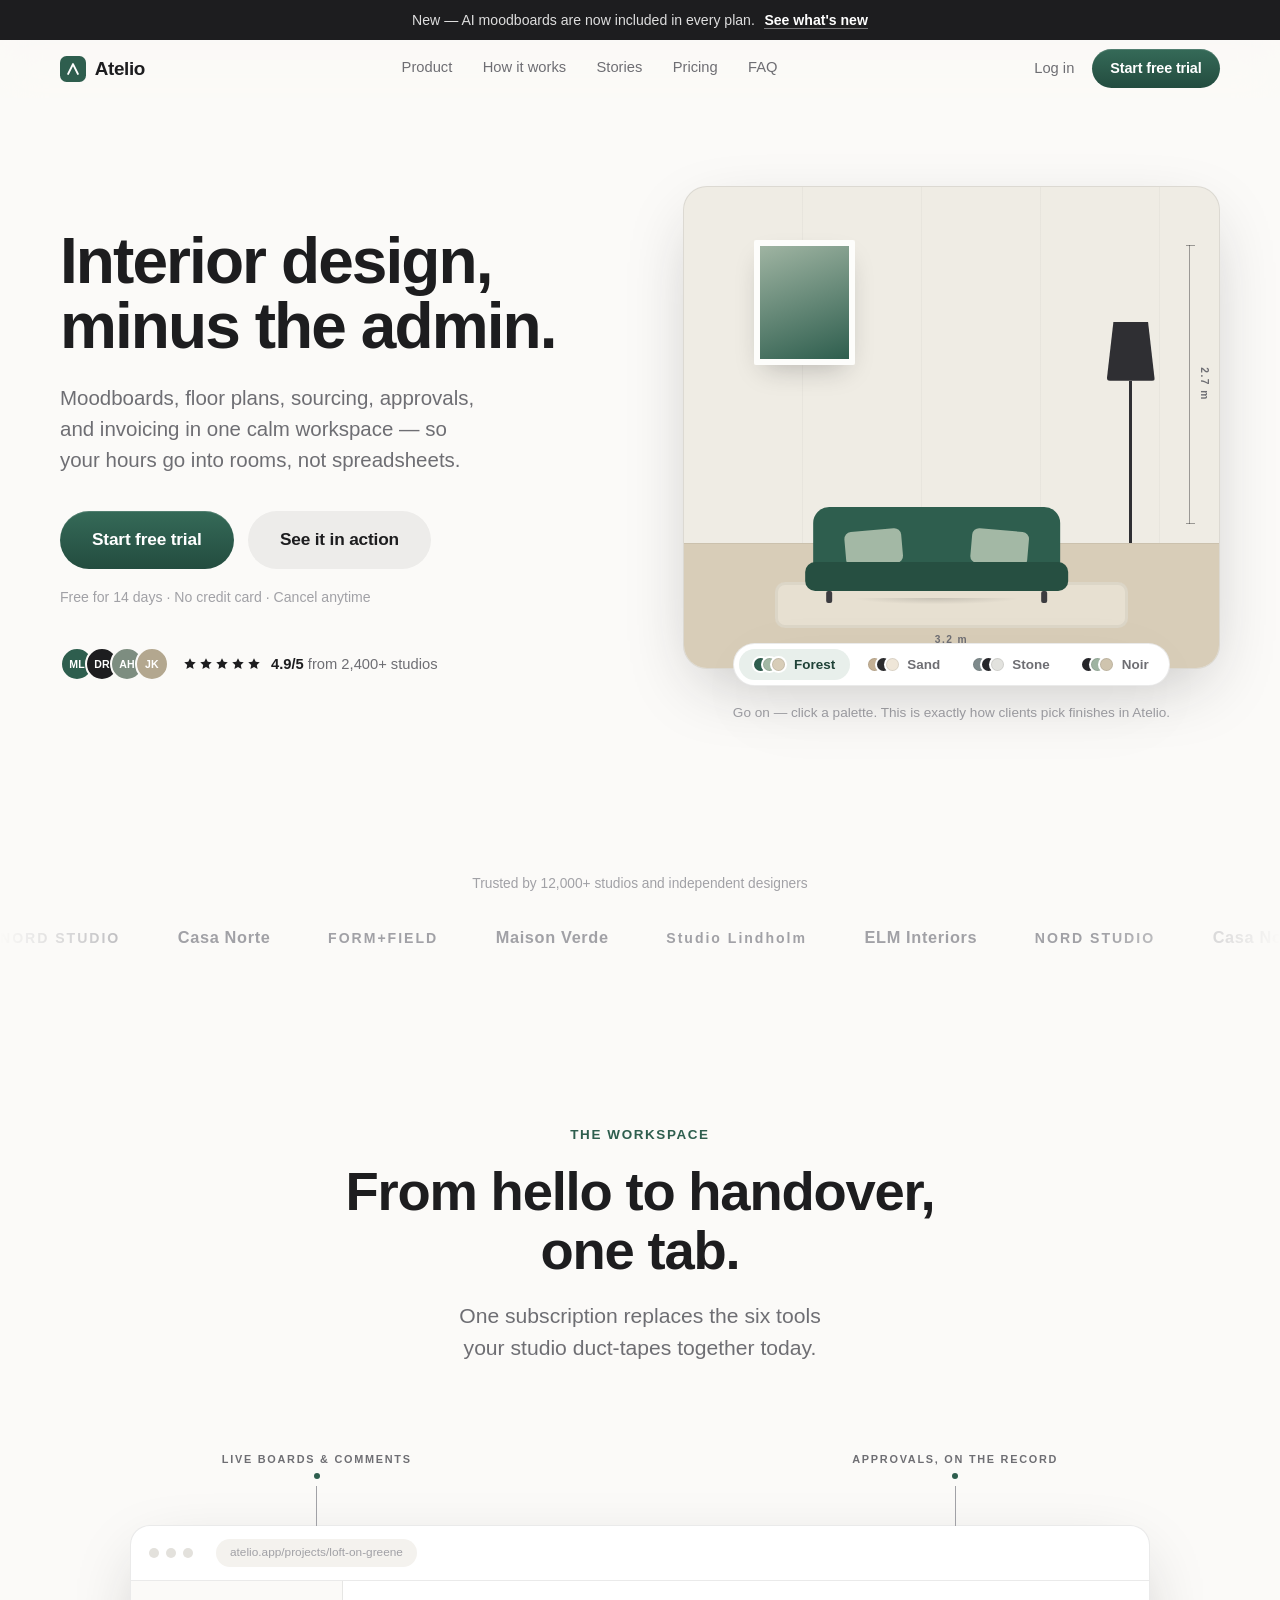
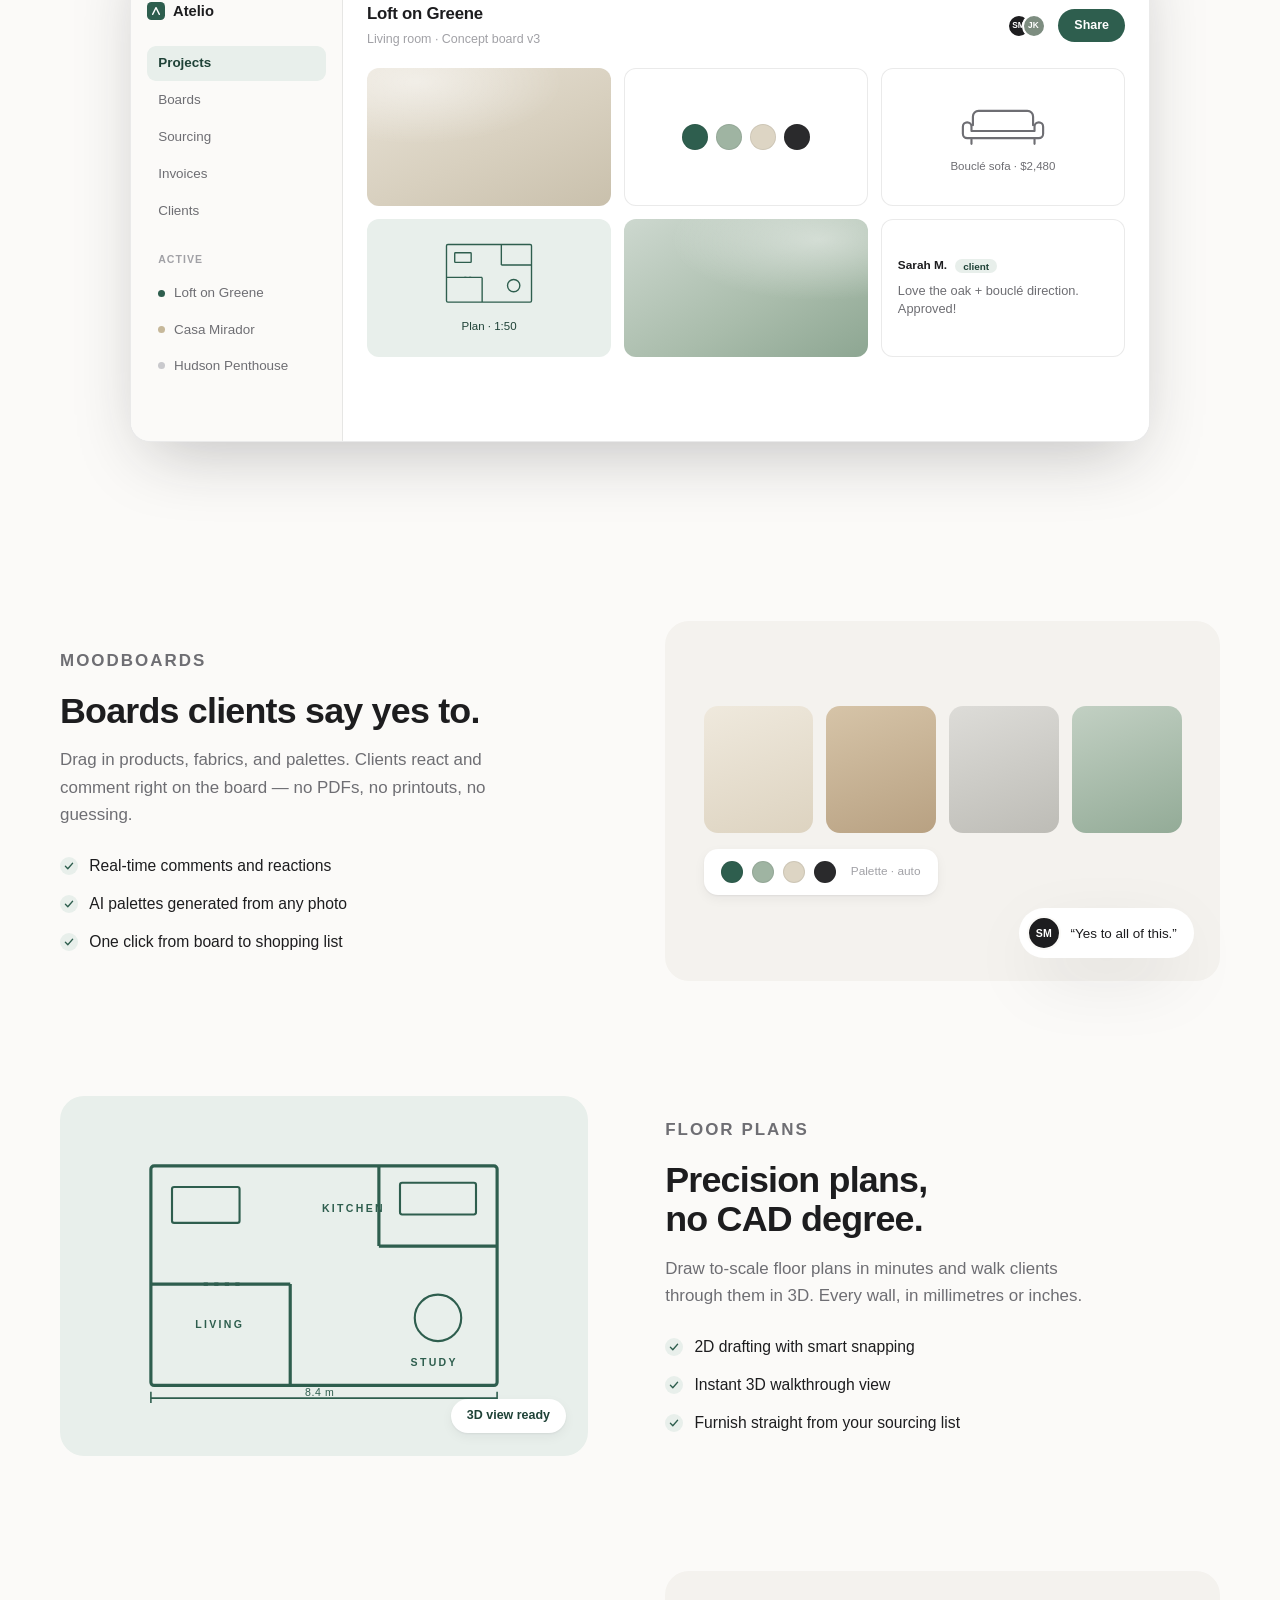
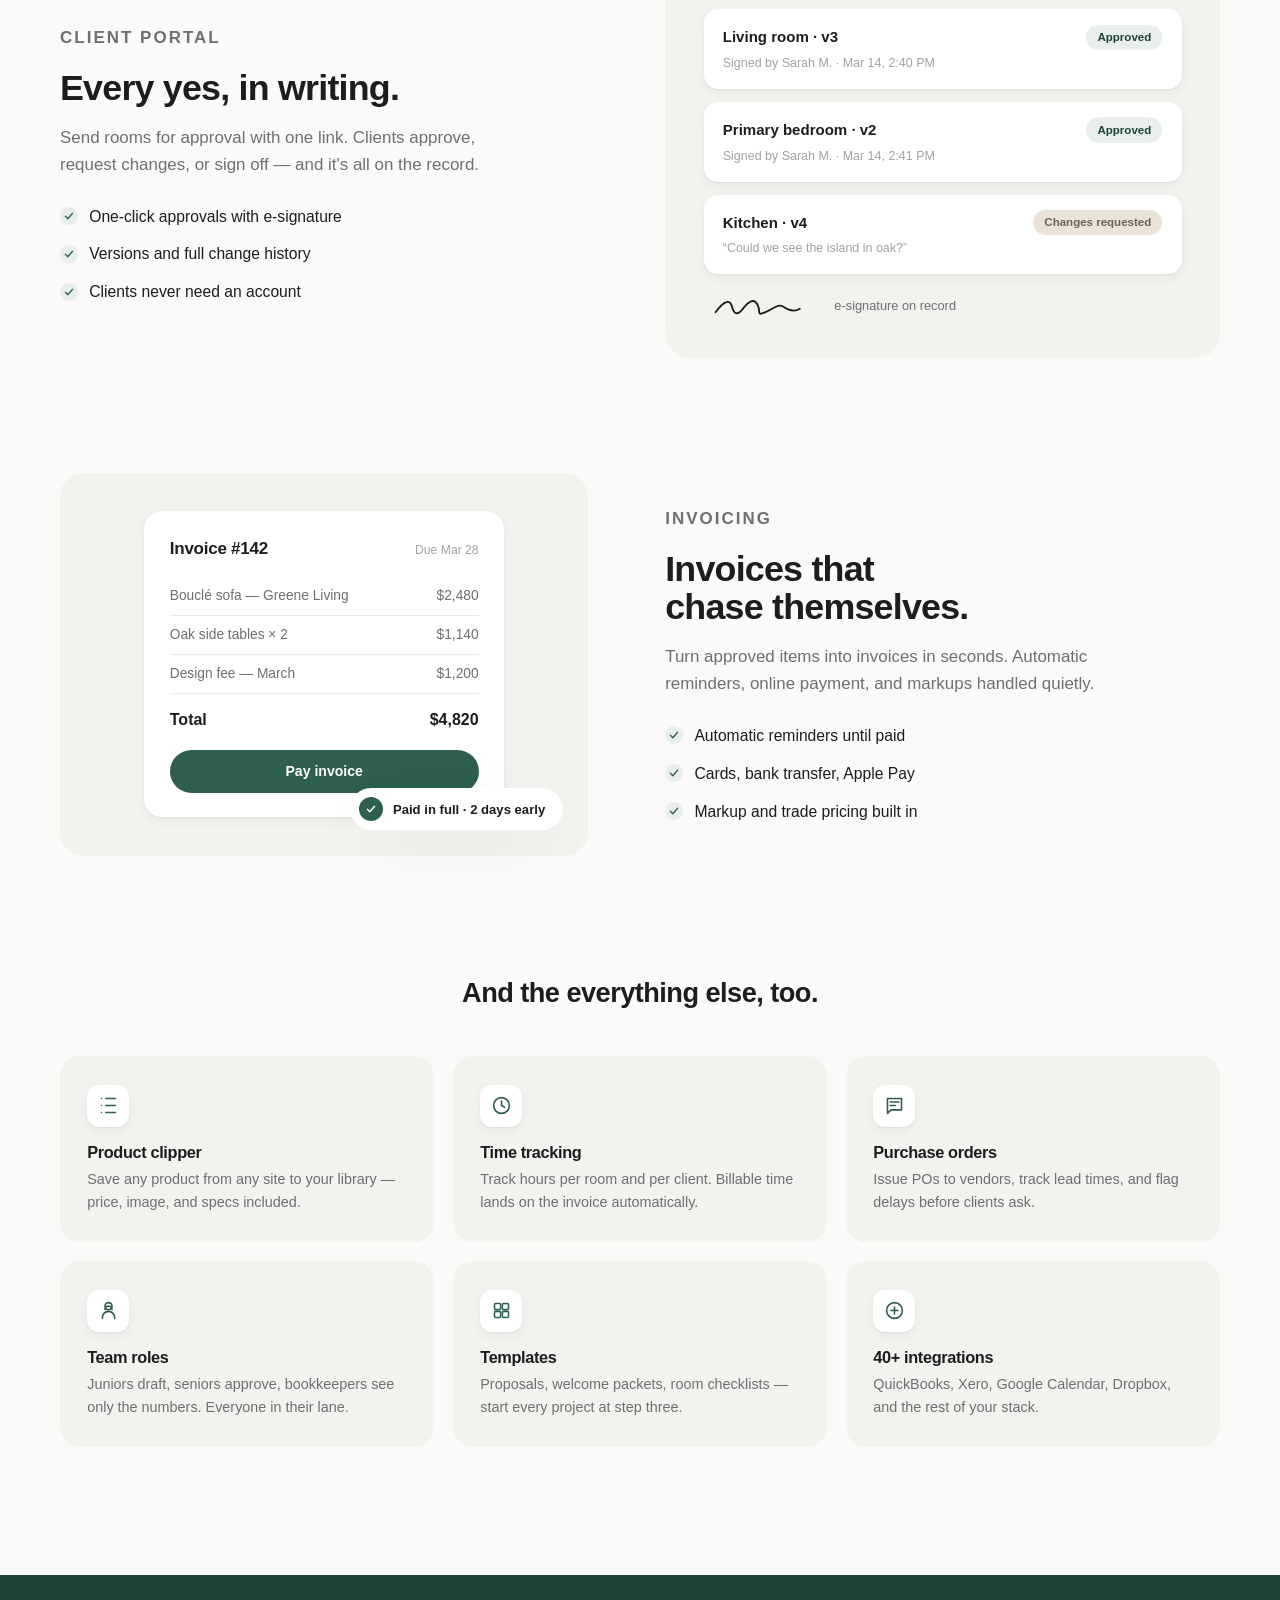
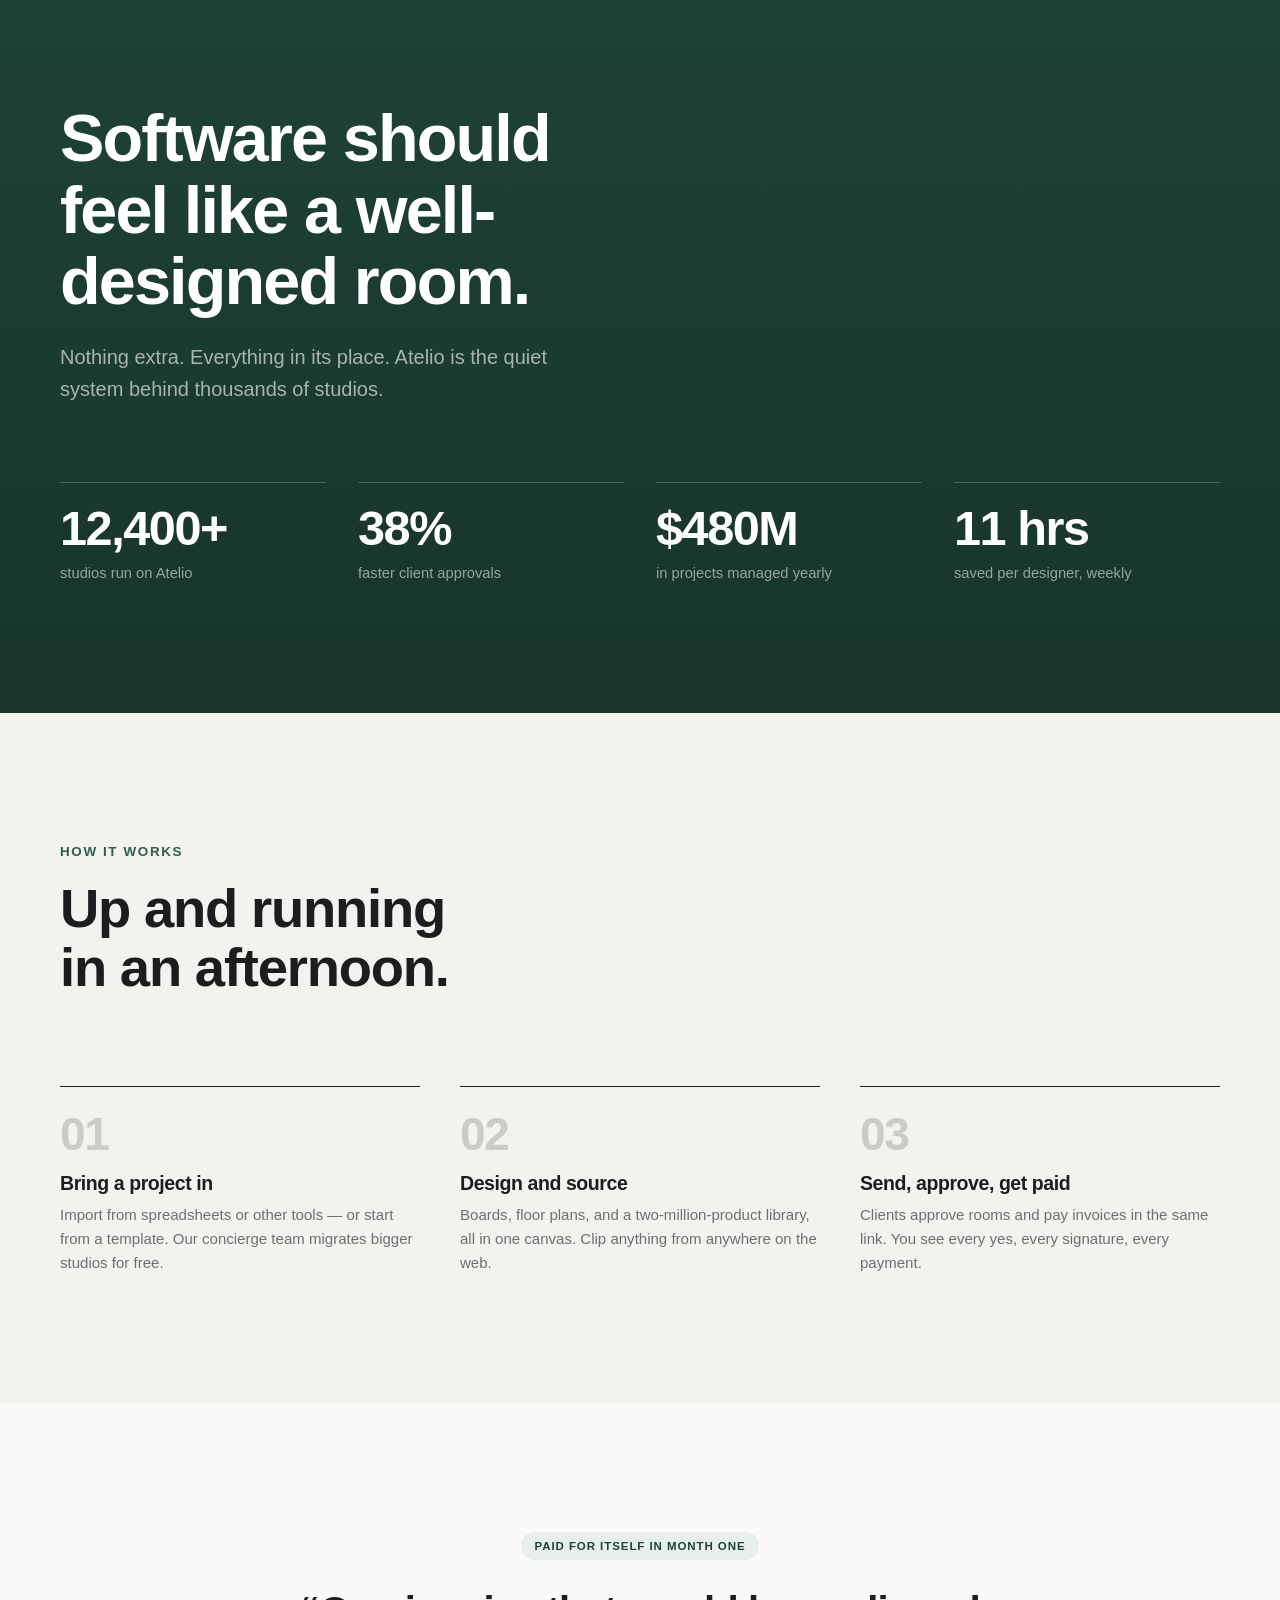
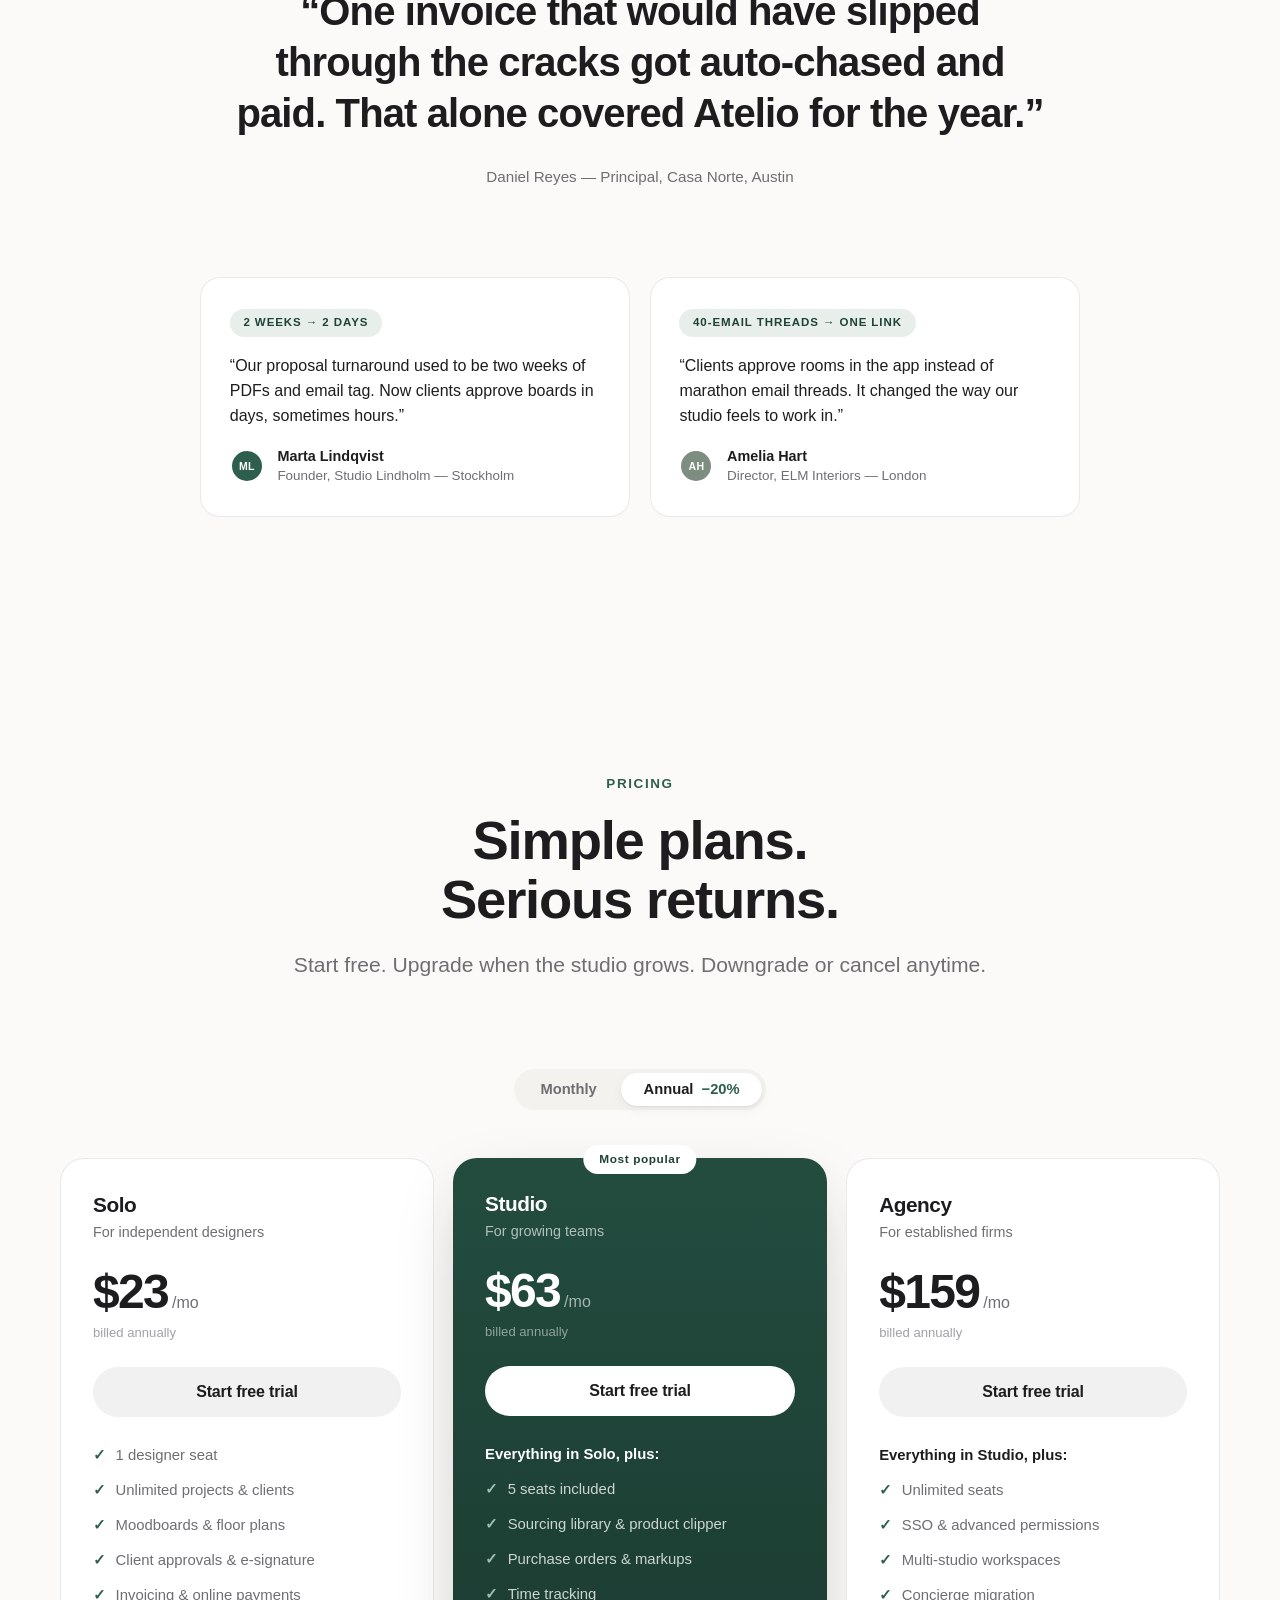
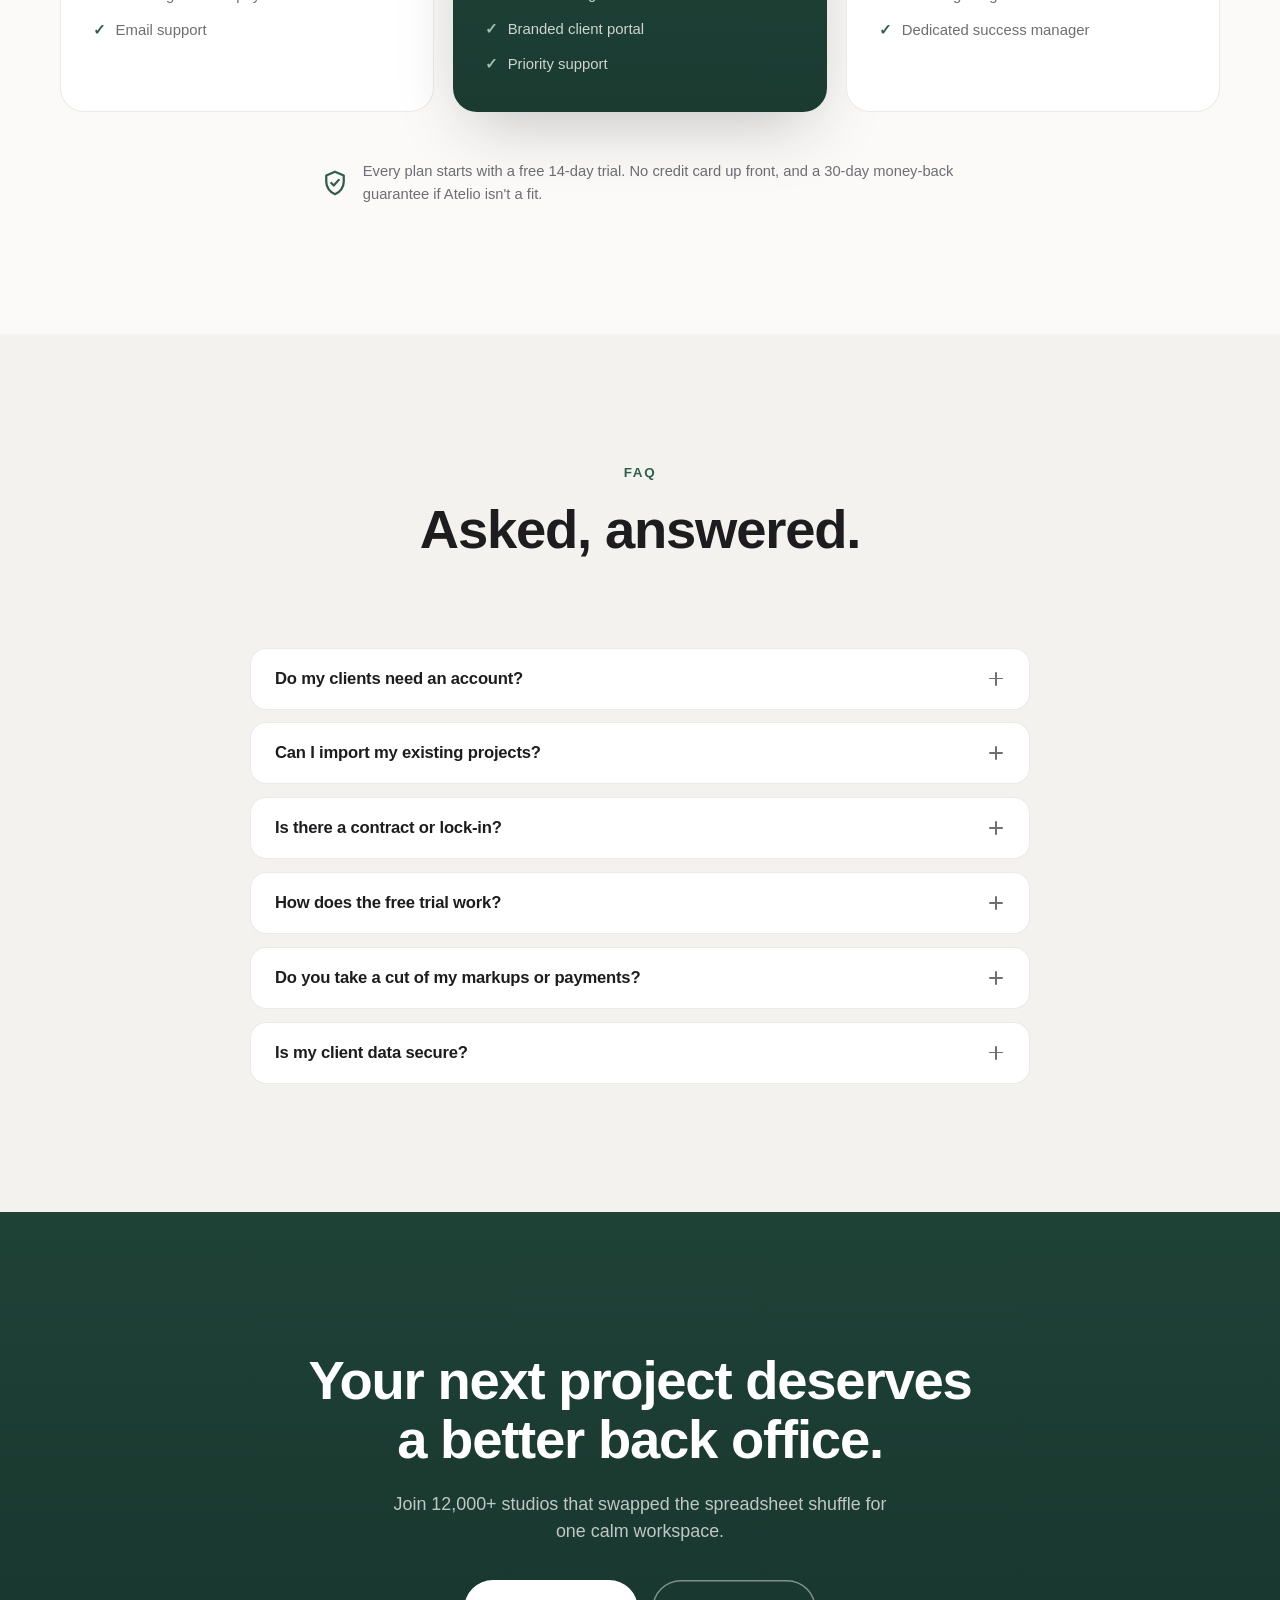
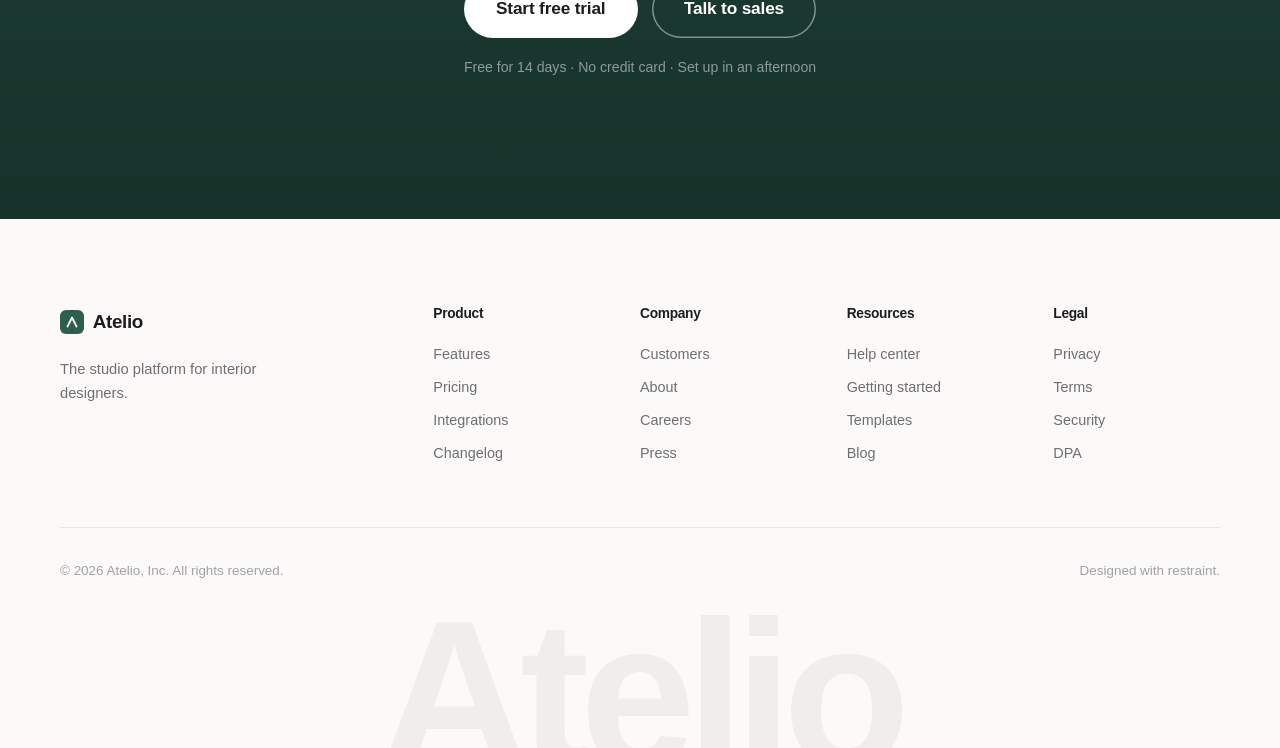
==== commit c206e853: "Redesign: editorial layout with interactive room configurator Make the site feel like a designed int" ====
--- a/atelio-strona.html
+++ b/atelio-strona.html
@@ -14,6 +14,8 @@
    Atelio — marketing site
    Palette: warm neutrals + deep pine green. No purple, no orange.
    Type: native system stack (SF Pro on Apple devices).
+   The site should feel like a well-designed interior:
+   gallery whites, material swatches, architect's annotations.
    ============================================================ */
 
 :root {
@@ -29,8 +31,6 @@
   --accent-tint: #e8efeb;
   --accent-soft: #9cc2b2;
   --sand: #e9e3d8;
-  --dark: #141413;
-  --dark-card: #1f1f1e;
   --radius: 20px;
   --radius-sm: 12px;
   --pill: 980px;
@@ -101,8 +101,8 @@
 }
 
 h1 {
-  font-size: clamp(2.9rem, 7.2vw, 5.3rem);
-  letter-spacing: -0.028em;
+  font-size: clamp(2.7rem, 5vw, 4.5rem);
+  letter-spacing: -0.03em;
   line-height: 1.02;
 }
 
@@ -130,6 +130,11 @@
   margin: 0 auto clamp(3.5rem, 7vw, 5.5rem);
 }
 .section-head .lead { margin-top: 1.2rem; }
+.section-head.head-left {
+  text-align: left;
+  margin-left: 0;
+  max-width: 640px;
+}
 
 /* ---------- Buttons ---------- */
 
@@ -151,7 +156,11 @@
 }
 .btn:active { transform: scale(0.97); }
 
-.btn-primary { background: var(--accent); color: #fff; }
+.btn-primary {
+  background: linear-gradient(180deg, #356a58, var(--accent-dark));
+  color: #fff;
+  box-shadow: inset 0 1px 0 rgba(255, 255, 255, 0.14);
+}
 .btn-primary:hover { background: var(--accent-dark); transform: translateY(-1px); box-shadow: 0 10px 24px -10px rgba(46, 94, 78, 0.6); }
 
 .btn-ghost { background: rgba(29, 29, 31, 0.06); color: var(--ink); }
@@ -227,11 +236,26 @@
 
 .nav-links { display: flex; gap: 1.9rem; }
 .nav-links a {
+  position: relative;
   font-size: 0.92rem;
   color: var(--ink-2);
+  padding-bottom: 2px;
   transition: color 0.2s ease;
 }
+.nav-links a::after {
+  content: "";
+  position: absolute;
+  left: 0;
+  bottom: -2px;
+  width: 100%;
+  height: 1.5px;
+  background: var(--ink);
+  transform: scaleX(0);
+  transform-origin: left;
+  transition: transform 0.25s ease;
+}
 .nav-links a:hover { color: var(--ink); }
+.nav-links a:hover::after { transform: scaleX(1); }
 
 .nav-cta { display: flex; align-items: center; gap: 1.1rem; }
 .nav-login { font-size: 0.92rem; color: var(--ink-2); transition: color 0.2s ease; }
@@ -282,15 +306,19 @@
 
 /* ---------- Hero ---------- */
 
-.hero {
-  padding: clamp(4rem, 9vw, 7rem) 0 0;
-  text-align: center;
+.hero { padding: clamp(3.5rem, 7vw, 5.5rem) 0 clamp(3rem, 6vw, 5rem); }
+
+.hero-grid {
+  display: grid;
+  grid-template-columns: 1.02fr 0.98fr;
+  gap: clamp(2.5rem, 5vw, 4.5rem);
+  align-items: center;
 }
 
 .hero-sub {
-  max-width: 640px;
-  margin: 1.6rem auto 0;
-  font-size: clamp(1.1rem, 1.8vw, 1.35rem);
+  max-width: 34rem;
+  margin-top: 1.5rem;
+  font-size: clamp(1.08rem, 1.6vw, 1.28rem);
   line-height: 1.5;
   color: var(--ink-2);
   text-wrap: balance;
@@ -298,9 +326,8 @@
 
 .hero-ctas {
   display: flex;
-  justify-content: center;
   gap: 0.9rem;
-  margin-top: 2.4rem;
+  margin-top: 2.2rem;
   flex-wrap: wrap;
 }
 
@@ -313,9 +340,8 @@
 .hero-proof {
   display: flex;
   align-items: center;
-  justify-content: center;
   gap: 0.9rem;
-  margin-top: 2.6rem;
+  margin-top: 2.4rem;
   flex-wrap: wrap;
 }
 
@@ -352,13 +378,332 @@
 .stars { display: inline-flex; gap: 2px; }
 .stars svg { width: 14px; height: 14px; fill: var(--ink); }
 
-/* ---------- Hero mockup ---------- */
-
-.hero-visual {
+/* ---------- Interactive room ---------- */
+
+.room {
+  position: relative;
+  aspect-ratio: 10 / 9;
+  border-radius: 24px;
+  overflow: hidden;
+  border: 1px solid var(--line);
+  box-shadow: var(--shadow-lg);
+  background: var(--wall);
+}
+.room, .room * { transition: background-color 0.55s ease, background 0.55s ease; }
+
+/* palettes */
+.room[data-palette="forest"] {
+  --wall: #efece4; --floor: #d8cdb8; --rug: #e7e0d1;
+  --sofa: #2e5e4e; --sofa-2: #264f41; --cushion: #a3b8a5;
+  --art1: #9fb4a2; --art2: #2e5e4e;
+}
+.room[data-palette="sand"] {
+  --wall: #f2ece2; --floor: #ddd2bf; --rug: #f0eadf;
+  --sofa: #c4b094; --sofa-2: #b29e80; --cushion: #2c2c2e;
+  --art1: #e3d7c2; --art2: #8a795d;
+}
+.room[data-palette="stone"] {
+  --wall: #eeeeec; --floor: #d4d4cf; --rug: #e5e5e1;
+  --sofa: #7e8a8c; --sofa-2: #6e7a7c; --cushion: #26262a;
+  --art1: #c9cfd1; --art2: #5d686b;
+}
+.room[data-palette="noir"] {
+  --wall: #eae8e2; --floor: #cfc4ae; --rug: #e0dbd0;
+  --sofa: #26262a; --sofa-2: #1d1d21; --cushion: #9fb4a2;
+  --art1: #3a3a3e; --art2: #9fb4a2;
+}
+
+/* subtle wall panelling */
+.room::before {
+  content: "";
+  position: absolute;
+  inset: 0 0 26% 0;
+  background-image: repeating-linear-gradient(90deg, transparent 0 118px, rgba(29, 29, 31, 0.035) 118px 119px);
+  pointer-events: none;
+}
+
+.floor {
+  position: absolute;
+  inset: auto 0 0 0;
+  height: 26%;
+  background: var(--floor);
+  border-top: 1px solid rgba(29, 29, 31, 0.07);
+}
+
+.rug {
+  position: absolute;
+  left: 17%;
+  right: 17%;
+  bottom: 8.5%;
+  height: 9.5%;
+  border-radius: 10px;
+  background: var(--rug);
+  box-shadow: inset 0 0 0 3px rgba(29, 29, 31, 0.05);
+}
+
+.art {
+  position: absolute;
+  left: 13%;
+  top: 11%;
+  width: 19%;
+  aspect-ratio: 3 / 3.7;
+  background: linear-gradient(160deg, var(--art1), var(--art2));
+  border: 6px solid #fdfdfb;
+  border-radius: 2px;
+  box-shadow: 0 12px 28px -10px rgba(29, 29, 31, 0.28);
+}
+
+.lamp {
+  position: absolute;
+  right: 12%;
+  bottom: 25%;
+  width: 9%;
+  height: 47%;
+}
+.lamp::before {
+  content: "";
+  position: absolute;
+  top: 0;
+  left: 0;
+  width: 100%;
+  height: 26%;
+  background: #2f2f33;
+  clip-path: polygon(14% 0, 86% 0, 100% 100%, 0 100%);
+  border-radius: 3px;
+}
+.lamp::after {
+  content: "";
+  position: absolute;
+  top: 26%;
+  bottom: 0;
+  left: 50%;
+  width: 2.5px;
+  margin-left: -1.25px;
+  background: #2f2f33;
+}
+
+.sofa {
+  position: absolute;
+  left: 50%;
+  bottom: 13.5%;
+  width: 46%;
+  aspect-ratio: 2.55 / 1;
+  transform: translateX(-56%);
+}
+.sofa i { position: absolute; display: block; }
+.sofa-back {
+  inset: 0 0 26% 0;
+  background: var(--sofa);
+  border-radius: 16px 16px 5px 5px;
+}
+.sofa-seat {
+  left: -3.5%;
+  right: -3.5%;
+  bottom: 13%;
+  height: 30%;
+  background: var(--sofa-2);
+  border-radius: 10px;
+}
+.cush {
+  bottom: 40%;
+  width: 23%;
+  height: 36%;
+  background: var(--cushion);
+  border-radius: 7px;
+}
+.cush-1 { left: 13%; transform: rotate(-5deg); }
+.cush-2 { right: 13%; transform: rotate(5deg); }
+.leg {
+  bottom: 0;
+  width: 2.6%;
+  height: 13%;
+  background: #3c3c40;
+  border-radius: 2px;
+}
+.leg-1 { left: 5%; }
+.leg-2 { right: 5%; }
+.sofa::after {
+  content: "";
+  position: absolute;
+  left: 2%;
+  right: 2%;
+  bottom: -4%;
+  height: 10%;
+  background: radial-gradient(50% 100% at 50% 0, rgba(29, 29, 31, 0.16), transparent 70%);
+}
+
+/* architect's dimension lines */
+.dim {
+  position: absolute;
+  color: var(--ink-2);
+  font-size: 0.64rem;
+  font-weight: 600;
+  letter-spacing: 0.14em;
+}
+.dim::before, .dim::after {
+  content: "";
+  position: absolute;
+  background: rgba(29, 29, 31, 0.4);
+}
+.dim-w {
+  left: 24%;
+  right: 24%;
+  bottom: 3.6%;
+  border-top: 1px solid rgba(29, 29, 31, 0.4);
+}
+.dim-w::before { left: 0; top: -4px; width: 1px; height: 9px; }
+.dim-w::after { right: 0; top: -4px; width: 1px; height: 9px; }
+.dim-w span {
+  position: absolute;
+  top: -1.9em;
+  left: 50%;
+  transform: translateX(-50%);
+}
+.dim-h {
+  top: 12%;
+  bottom: 30%;
+  right: 5.5%;
+  border-left: 1px solid rgba(29, 29, 31, 0.4);
+}
+.dim-h::before { top: 0; left: -4px; width: 9px; height: 1px; }
+.dim-h::after { bottom: 0; left: -4px; width: 9px; height: 1px; }
+.dim-h span {
+  position: absolute;
+  top: 50%;
+  left: 0.55em;
+  transform: translateY(-50%);
+  writing-mode: vertical-rl;
+}
+
+/* palette dock */
+.pal-dock {
+  position: relative;
+  z-index: 2;
+  display: flex;
+  flex-wrap: wrap;
+  justify-content: center;
+  gap: 2px;
+  width: fit-content;
+  margin: -26px auto 0;
+  background: #fff;
+  border: 1px solid var(--line);
+  border-radius: var(--pill);
+  padding: 5px;
+  box-shadow: var(--shadow-lg);
+}
+.pal-btn {
+  display: inline-flex;
+  align-items: center;
+  gap: 0.55rem;
+  border: none;
+  background: transparent;
+  cursor: pointer;
+  font-family: inherit;
+  font-size: 0.84rem;
+  font-weight: 600;
+  color: var(--ink-2);
+  padding: 0.5rem 0.95rem;
+  border-radius: var(--pill);
+  transition: background 0.25s ease, color 0.25s ease;
+}
+.pal-btn:hover { color: var(--ink); }
+.pal-btn.active { background: var(--accent-tint); color: var(--accent-deep); }
+.pal-chips { display: inline-flex; }
+.pal-chips i {
+  width: 13px;
+  height: 13px;
+  border-radius: 50%;
+  box-shadow: inset 0 0 0 1px rgba(29, 29, 31, 0.1), 0 0 0 2px #fff;
+}
+.pal-chips i + i { margin-left: -4px; }
+
+.stage-cap {
+  text-align: center;
+  font-size: 0.85rem;
+  color: var(--ink-3);
+  margin-top: 1rem;
+}
+
+/* ---------- Logos marquee ---------- */
+
+.logos { padding: clamp(3rem, 6vw, 4.5rem) 0; }
+.logos-label {
+  text-align: center;
+  font-size: 0.86rem;
+  color: var(--ink-3);
+  margin-bottom: 1.8rem;
+}
+.marquee {
+  overflow: hidden;
+  -webkit-mask-image: linear-gradient(90deg, transparent, #000 14%, #000 86%, transparent);
+  mask-image: linear-gradient(90deg, transparent, #000 14%, #000 86%, transparent);
+}
+.marquee-track {
+  display: flex;
+  gap: 3.6rem;
+  width: max-content;
+  animation: marquee 38s linear infinite;
+}
+.marquee:hover .marquee-track { animation-play-state: paused; }
+.marquee-group {
+  display: flex;
+  align-items: baseline;
+  gap: 3.6rem;
+  flex: none;
+}
+@keyframes marquee {
+  to { transform: translateX(calc(-50% - 1.8rem)); }
+}
+.logo-name {
+  color: var(--ink-3);
+  font-weight: 700;
+  font-size: 1.02rem;
+  letter-spacing: 0.04em;
+  white-space: nowrap;
+}
+.logo-name:nth-child(odd) { letter-spacing: 0.14em; font-size: 0.88rem; }
+
+/* ---------- Workspace ---------- */
+
+.workspace { padding: clamp(4rem, 8vw, 6.5rem) 0; }
+
+.workspace-frame {
   position: relative;
   max-width: 1020px;
-  margin: clamp(3rem, 6vw, 4.5rem) auto 0;
-}
+  margin: 0 auto;
+  padding-top: 4.6rem;
+}
+
+.anno {
+  position: absolute;
+  top: 0;
+  z-index: 3;
+  display: flex;
+  flex-direction: column;
+  align-items: center;
+  gap: 0.45rem;
+  font-size: 0.68rem;
+  font-weight: 700;
+  letter-spacing: 0.16em;
+  text-transform: uppercase;
+  color: var(--ink-2);
+  text-align: center;
+}
+.anno::after {
+  content: "";
+  width: 1px;
+  height: 40px;
+  background: var(--ink-3);
+}
+.anno i {
+  width: 6px;
+  height: 6px;
+  border-radius: 50%;
+  background: var(--accent);
+  margin-top: -0.2rem;
+}
+.anno-1 { left: 9%; }
+.anno-2 { right: 9%; }
 
 .window {
   background: #fff;
@@ -511,24 +856,6 @@
 }
 .note-text { font-size: 0.8rem; color: var(--ink-2); line-height: 1.45; }
 
-/* Floating cards */
-
-.float {
-  position: absolute;
-  display: flex;
-  align-items: center;
-  gap: 0.7rem;
-  background: #fff;
-  border: 1px solid var(--line);
-  border-radius: 14px;
-  box-shadow: var(--shadow-lg);
-  padding: 0.8rem 1.1rem;
-  font-size: 0.8rem;
-  line-height: 1.4;
-  color: var(--ink-2);
-  text-align: left;
-}
-.float strong { color: var(--ink); font-size: 0.84rem; }
 .float-ic {
   width: 28px;
   height: 28px;
@@ -542,59 +869,9 @@
 }
 .float-ic svg { width: 14px; height: 14px; }
 
-.float-approve { top: 14%; right: -3.5rem; animation: floaty 7s ease-in-out infinite; }
-.float-invoice { bottom: 10%; left: -3.5rem; animation: floaty 8s ease-in-out 1.2s infinite; }
-
-@keyframes floaty {
-  0%, 100% { transform: translateY(0); }
-  50% { transform: translateY(-9px); }
-}
-
-/* ---------- Logos ---------- */
-
-.logos { padding: clamp(3.5rem, 7vw, 5.5rem) 0; }
-.logos-label {
-  text-align: center;
-  font-size: 0.86rem;
-  color: var(--ink-3);
-  margin-bottom: 1.8rem;
-}
-.logos-row {
-  display: flex;
-  flex-wrap: wrap;
-  justify-content: center;
-  align-items: baseline;
-  gap: 1.4rem 3.2rem;
-}
-.logo-name {
-  color: var(--ink-3);
-  font-weight: 700;
-  font-size: 1.02rem;
-  letter-spacing: 0.04em;
-}
-.logo-name:nth-child(odd) { letter-spacing: 0.14em; font-size: 0.88rem; }
-
-/* ---------- Stats ---------- */
-
-.stats { border-block: 1px solid var(--line); padding: clamp(3rem, 6vw, 4.5rem) 0; }
-.stats-grid {
-  display: grid;
-  grid-template-columns: repeat(4, 1fr);
-  gap: 2rem;
-  text-align: center;
-}
-.stat-num {
-  display: block;
-  font-size: clamp(2.1rem, 3.6vw, 3rem);
-  font-weight: 700;
-  letter-spacing: -0.03em;
-  line-height: 1.1;
-}
-.stat-label { display: block; margin-top: 0.4rem; font-size: 0.92rem; color: var(--ink-2); }
-
 /* ---------- Features / showcases ---------- */
 
-.features { padding: clamp(5rem, 10vw, 8.5rem) 0; }
+.features { padding: clamp(3rem, 6vw, 5rem) 0 clamp(5rem, 10vw, 8.5rem); }
 
 .show-row {
   display: grid;
@@ -823,79 +1100,134 @@
 .more-card h4 { font-size: 1.02rem; margin-bottom: 0.4rem; }
 .more-card p { font-size: 0.9rem; color: var(--ink-2); line-height: 1.55; }
 
+/* ---------- Statement + stats ---------- */
+
+.statement {
+  background: linear-gradient(180deg, var(--accent-deep) 0%, #18342c 100%);
+  color: #fff;
+  padding: clamp(5rem, 10vw, 8.5rem) 0;
+}
+.statement h2 {
+  font-size: clamp(2.3rem, 5.2vw, 4.2rem);
+  letter-spacing: -0.028em;
+  max-width: 17ch;
+}
+.statement-sub {
+  margin-top: 1.4rem;
+  font-size: clamp(1.05rem, 1.6vw, 1.25rem);
+  color: rgba(255, 255, 255, 0.62);
+  max-width: 46ch;
+}
+.stats-grid {
+  display: grid;
+  grid-template-columns: repeat(4, 1fr);
+  gap: 2rem;
+  margin-top: clamp(3rem, 6vw, 4.8rem);
+}
+.stat { border-top: 1px solid rgba(255, 255, 255, 0.22); padding-top: 1.2rem; }
+.stat-num {
+  display: block;
+  font-size: clamp(2.2rem, 3.8vw, 3.4rem);
+  font-weight: 700;
+  letter-spacing: -0.03em;
+  line-height: 1.1;
+}
+.stat-label {
+  display: block;
+  margin-top: 0.4rem;
+  font-size: 0.92rem;
+  color: rgba(255, 255, 255, 0.55);
+}
+
 /* ---------- How it works ---------- */
 
 .how { background: var(--bg-alt); padding: clamp(5rem, 10vw, 8rem) 0; }
 .steps {
   display: grid;
   grid-template-columns: repeat(3, 1fr);
-  gap: 1.2rem;
-}
-.step {
-  background: var(--bg);
-  border: 1px solid var(--line);
-  border-radius: var(--radius);
-  padding: 2rem 1.9rem;
-}
+  gap: 2.5rem;
+}
+.step { border-top: 1.5px solid var(--ink); padding-top: 1.5rem; }
 .step-num {
+  display: block;
+  font-size: clamp(2.4rem, 3.6vw, 3.2rem);
+  font-weight: 700;
+  letter-spacing: -0.03em;
+  line-height: 1;
+  color: rgba(29, 29, 31, 0.18);
+  margin-bottom: 1rem;
+}
+.step h3 { font-size: 1.22rem; margin-bottom: 0.55rem; }
+.step p { font-size: 0.94rem; color: var(--ink-2); line-height: 1.6; }
+
+/* ---------- Testimonials ---------- */
+
+.quotes { padding: clamp(5rem, 10vw, 8.5rem) 0; }
+
+.quote-metric {
   display: inline-block;
-  font-size: 0.8rem;
+  width: fit-content;
+  font-size: 0.72rem;
   font-weight: 700;
-  letter-spacing: 0.14em;
-  color: var(--accent);
+  letter-spacing: 0.08em;
+  text-transform: uppercase;
+  color: var(--accent-deep);
   background: var(--accent-tint);
   border-radius: var(--pill);
   padding: 0.3rem 0.85rem;
-  margin-bottom: 1.3rem;
-}
-.step h3 { font-size: 1.22rem; margin-bottom: 0.55rem; }
-.step p { font-size: 0.94rem; color: var(--ink-2); line-height: 1.6; }
-
-/* ---------- Testimonials ---------- */
-
-.quotes {
-  background: var(--dark);
-  color: #fff;
-  padding: clamp(5rem, 10vw, 8.5rem) 0;
-}
-.quotes .eyebrow { color: var(--accent-soft); }
+}
+
+.quote-hero {
+  max-width: 880px;
+  margin: 0 auto clamp(3.5rem, 7vw, 5.5rem);
+  text-align: center;
+}
+.quote-hero blockquote {
+  margin-top: 1.6rem;
+  font-size: clamp(1.55rem, 3.2vw, 2.5rem);
+  font-weight: 600;
+  letter-spacing: -0.022em;
+  line-height: 1.28;
+  text-wrap: balance;
+}
+.quote-hero figcaption {
+  margin-top: 1.6rem;
+  font-size: 0.95rem;
+  color: var(--ink-2);
+}
+
 .quotes-grid {
   display: grid;
-  grid-template-columns: repeat(3, 1fr);
+  grid-template-columns: repeat(2, 1fr);
   gap: 1.2rem;
+  max-width: 880px;
+  margin: 0 auto;
 }
 .quote-card {
-  background: var(--dark-card);
+  background: #fff;
+  border: 1px solid var(--line);
   border-radius: var(--radius);
-  padding: 2rem 1.9rem;
+  padding: 1.9rem 1.8rem;
   display: flex;
   flex-direction: column;
-  gap: 1.2rem;
-}
-.quote-metric {
-  font-size: 0.78rem;
-  font-weight: 700;
-  letter-spacing: 0.08em;
-  text-transform: uppercase;
-  color: var(--accent-soft);
+  gap: 1.1rem;
 }
 .quote-card blockquote {
-  font-size: 1.06rem;
+  font-size: 1rem;
   line-height: 1.55;
-  color: #d8d8d5;
-  letter-spacing: -0.005em;
+  color: var(--ink);
   flex: 1;
 }
 .quote-card figcaption {
   display: flex;
   align-items: center;
   gap: 0.85rem;
-  font-size: 0.86rem;
+  font-size: 0.84rem;
   line-height: 1.4;
-  color: #97978f;
-}
-.quote-card figcaption strong { color: #fff; font-size: 0.92rem; }
-.quote-card .av { border-color: var(--dark-card); }
+  color: var(--ink-2);
+}
+.quote-card figcaption strong { color: var(--ink); font-size: 0.9rem; }
+.quote-card .av { border-color: #fff; }
 
 /* ---------- Pricing ---------- */
 
@@ -942,15 +1274,17 @@
   flex-direction: column;
 }
 .plan.featured {
-  border: 1.5px solid var(--accent);
+  background: linear-gradient(180deg, #234c3f, #1b3b31);
+  border: none;
   box-shadow: var(--shadow-lg);
+  color: #fff;
 }
 .badge-pop {
   position: absolute;
   top: -13px;
   left: 50%;
   transform: translateX(-50%);
-  background: var(--accent);
+  background: var(--ink);
   color: #fff;
   font-size: 0.74rem;
   font-weight: 700;
@@ -959,8 +1293,10 @@
   border-radius: var(--pill);
   white-space: nowrap;
 }
+.featured .badge-pop { background: #fff; color: var(--accent-deep); }
 .plan-name { font-size: 1.3rem; }
 .plan-for { font-size: 0.9rem; color: var(--ink-2); margin-top: 0.25rem; }
+.featured .plan-for { color: rgba(255, 255, 255, 0.65); }
 .plan-price { margin-top: 1.5rem; display: flex; align-items: baseline; gap: 0.25rem; }
 .plan-price .amount {
   font-size: 3rem;
@@ -969,9 +1305,12 @@
   line-height: 1;
 }
 .plan-price .per { color: var(--ink-2); font-size: 1rem; }
+.featured .plan-price .per { color: rgba(255, 255, 255, 0.6); }
 .plan-billed { font-size: 0.82rem; color: var(--ink-3); margin: 0.35rem 0 1.5rem; }
+.featured .plan-billed { color: rgba(255, 255, 255, 0.5); }
 .plan .btn { margin-bottom: 1.7rem; }
 .plan-list { list-style: none; display: grid; gap: 0.7rem; font-size: 0.93rem; color: var(--ink-2); }
+.featured .plan-list { color: rgba(255, 255, 255, 0.78); }
 .plan-list li { display: flex; gap: 0.6rem; align-items: baseline; }
 .plan-list li::before {
   content: "✓";
@@ -979,7 +1318,9 @@
   font-weight: 700;
   flex: none;
 }
+.featured .plan-list li::before { color: var(--accent-soft); }
 .plan-list li strong { color: var(--ink); }
+.featured .plan-list li strong { color: #fff; }
 .plan-list li:has(strong)::before { content: ""; display: none; }
 
 .guarantee {
@@ -1068,11 +1409,12 @@
   font-size: 1.12rem;
   line-height: 1.5;
 }
+.cta-ctas { justify-content: center; }
 .cta-note { font-size: 0.88rem !important; color: rgba(255, 255, 255, 0.5) !important; margin-top: 1.2rem !important; }
 
 /* ---------- Footer ---------- */
 
-.footer { padding: clamp(3.5rem, 7vw, 5.5rem) 0 2.5rem; }
+.footer { padding: clamp(3.5rem, 7vw, 5.5rem) 0 0; overflow: hidden; }
 .foot-grid {
   display: grid;
   grid-template-columns: 2fr 1fr 1fr 1fr 1fr;
@@ -1099,6 +1441,18 @@
   font-size: 0.84rem;
   color: var(--ink-3);
 }
+.foot-mark {
+  font-weight: 700;
+  letter-spacing: -0.045em;
+  font-size: clamp(4.5rem, 17vw, 13rem);
+  line-height: 0.78;
+  color: rgba(29, 29, 31, 0.05);
+  text-align: center;
+  margin-top: 2rem;
+  margin-bottom: -0.13em;
+  user-select: none;
+  pointer-events: none;
+}
 
 /* ---------- Reveal animations ---------- */
 
@@ -1113,7 +1467,14 @@
 @media (prefers-reduced-motion: reduce) {
   html { scroll-behavior: auto; }
   .reveal { opacity: 1; transform: none; transition: none; }
-  .float-approve, .float-invoice { animation: none; }
+  .marquee-track {
+    animation: none;
+    width: auto;
+    flex-wrap: wrap;
+    justify-content: center;
+  }
+  .marquee-group[aria-hidden] { display: none; }
+  .marquee { mask-image: none; -webkit-mask-image: none; }
   .faq-item.open .faq-a { animation: none; }
   * { transition-duration: 0.01ms !important; }
 }
@@ -1122,8 +1483,13 @@
 
 @media (max-width: 1024px) {
   .more-grid { grid-template-columns: repeat(2, 1fr); }
-  .float-approve { right: -0.5rem; }
-  .float-invoice { left: -0.5rem; }
+}
+
+@media (max-width: 980px) {
+  .hero-grid { grid-template-columns: 1fr; gap: 3.5rem; }
+  .hero-stage { max-width: 560px; margin: 0 auto; width: 100%; }
+  .anno { display: none; }
+  .workspace-frame { padding-top: 0; }
 }
 
 @media (max-width: 880px) {
@@ -1140,11 +1506,9 @@
   .board { grid-template-columns: repeat(2, 1fr); }
   .t-img2 { display: none; }
 
-  .float-approve { top: -1.4rem; right: 0.4rem; }
-  .float-invoice { bottom: -1.2rem; left: 0.4rem; }
-
   .stats-grid { grid-template-columns: repeat(2, 1fr); }
-  .steps, .quotes-grid { grid-template-columns: 1fr; }
+  .steps { grid-template-columns: 1fr; gap: 2rem; }
+  .quotes-grid { grid-template-columns: 1fr; }
 
   .plans { grid-template-columns: 1fr; max-width: 440px; margin-inline: auto; }
   .plan.featured { order: -1; }
@@ -1161,6 +1525,7 @@
   .pb-tile { aspect-ratio: 1 / 0.72; }
   .banner { font-size: 0.8rem; }
   .guarantee { flex-direction: column; text-align: center; }
+  .pal-btn { padding: 0.45rem 0.7rem; font-size: 0.78rem; }
 }
 
 </style>
@@ -1215,35 +1580,110 @@
   <main id="main">
     <!-- Hero -->
     <section class="hero" id="top">
+      <div class="container hero-grid">
+        <div class="hero-copy">
+          <h1 class="reveal">Interior design, minus the admin.</h1>
+          <p class="hero-sub reveal" style="--d:80ms">Moodboards, floor plans, sourcing, approvals, and invoicing in one calm workspace — so your hours go into rooms, not spreadsheets.</p>
+          <div class="hero-ctas reveal" style="--d:160ms">
+            <a class="btn btn-primary btn-lg" href="#pricing">Start free trial</a>
+            <a class="btn btn-ghost btn-lg" href="#features">See it in action</a>
+          </div>
+          <p class="hero-note reveal" style="--d:220ms">Free for 14 days · No credit card · Cancel anytime</p>
+          <div class="hero-proof reveal" style="--d:280ms">
+            <div class="avatars" aria-hidden="true">
+              <span class="av av-1">ML</span>
+              <span class="av av-2">DR</span>
+              <span class="av av-3">AH</span>
+              <span class="av av-4">JK</span>
+            </div>
+            <div class="proof-text">
+              <span class="stars" aria-label="Rated 4.9 out of 5">
+                <svg viewBox="0 0 20 20" aria-hidden="true"><path d="M10 1.7l2.5 5.2 5.7.7-4.2 3.9 1.1 5.6L10 14.3l-5.1 2.8 1.1-5.6L1.8 7.6l5.7-.7z"/></svg>
+                <svg viewBox="0 0 20 20" aria-hidden="true"><path d="M10 1.7l2.5 5.2 5.7.7-4.2 3.9 1.1 5.6L10 14.3l-5.1 2.8 1.1-5.6L1.8 7.6l5.7-.7z"/></svg>
+                <svg viewBox="0 0 20 20" aria-hidden="true"><path d="M10 1.7l2.5 5.2 5.7.7-4.2 3.9 1.1 5.6L10 14.3l-5.1 2.8 1.1-5.6L1.8 7.6l5.7-.7z"/></svg>
+                <svg viewBox="0 0 20 20" aria-hidden="true"><path d="M10 1.7l2.5 5.2 5.7.7-4.2 3.9 1.1 5.6L10 14.3l-5.1 2.8 1.1-5.6L1.8 7.6l5.7-.7z"/></svg>
+                <svg viewBox="0 0 20 20" aria-hidden="true"><path d="M10 1.7l2.5 5.2 5.7.7-4.2 3.9 1.1 5.6L10 14.3l-5.1 2.8 1.1-5.6L1.8 7.6l5.7-.7z"/></svg>
+              </span>
+              <span><strong>4.9/5</strong> from 2,400+ studios</span>
+            </div>
+          </div>
+        </div>
+
+        <!-- Interactive room -->
+        <div class="hero-stage reveal" style="--d:200ms">
+          <div class="room" id="room" data-palette="forest" role="img" aria-label="Illustrated living room that recolors with the selected palette">
+            <div class="art" aria-hidden="true"></div>
+            <div class="lamp" aria-hidden="true"></div>
+            <div class="floor" aria-hidden="true"></div>
+            <div class="rug" aria-hidden="true"></div>
+            <div class="sofa" aria-hidden="true">
+              <i class="sofa-back"></i>
+              <i class="cush cush-1"></i>
+              <i class="cush cush-2"></i>
+              <i class="sofa-seat"></i>
+              <i class="leg leg-1"></i>
+              <i class="leg leg-2"></i>
+            </div>
+            <div class="dim dim-w" aria-hidden="true"><span>3.2 m</span></div>
+            <div class="dim dim-h" aria-hidden="true"><span>2.7 m</span></div>
+          </div>
+          <div class="pal-dock" role="group" aria-label="Choose a palette">
+            <button type="button" class="pal-btn active" data-palette="forest" aria-pressed="true">
+              <span class="pal-chips" aria-hidden="true"><i style="background:#2e5e4e"></i><i style="background:#a3b8a5"></i><i style="background:#d8cdb8"></i></span>Forest
+            </button>
+            <button type="button" class="pal-btn" data-palette="sand" aria-pressed="false">
+              <span class="pal-chips" aria-hidden="true"><i style="background:#c4b094"></i><i style="background:#2c2c2e"></i><i style="background:#efe6d8"></i></span>Sand
+            </button>
+            <button type="button" class="pal-btn" data-palette="stone" aria-pressed="false">
+              <span class="pal-chips" aria-hidden="true"><i style="background:#7e8a8c"></i><i style="background:#26262a"></i><i style="background:#e2e2de"></i></span>Stone
+            </button>
+            <button type="button" class="pal-btn" data-palette="noir" aria-pressed="false">
+              <span class="pal-chips" aria-hidden="true"><i style="background:#26262a"></i><i style="background:#9fb4a2"></i><i style="background:#cfc4ae"></i></span>Noir
+            </button>
+          </div>
+          <p class="stage-cap">Go on — click a palette. This is exactly how clients pick finishes in Atelio.</p>
+        </div>
+      </div>
+    </section>
+
+    <!-- Logos marquee -->
+    <section class="logos">
       <div class="container">
-        <h1 class="reveal">Interior design,<br />minus the admin.</h1>
-        <p class="hero-sub reveal" style="--d:80ms">Atelio brings moodboards, floor plans, sourcing, client approvals, and invoicing into one calm workspace — so your hours go into rooms, not spreadsheets.</p>
-        <div class="hero-ctas reveal" style="--d:160ms">
-          <a class="btn btn-primary btn-lg" href="#pricing">Start free trial</a>
-          <a class="btn btn-ghost btn-lg" href="#features">See it in action</a>
+        <p class="logos-label reveal">Trusted by 12,000+ studios and independent designers</p>
+      </div>
+      <div class="marquee reveal" style="--d:100ms">
+        <div class="marquee-track">
+          <div class="marquee-group">
+            <span class="logo-name">NORD&nbsp;STUDIO</span>
+            <span class="logo-name">Casa&nbsp;Norte</span>
+            <span class="logo-name">FORM+FIELD</span>
+            <span class="logo-name">Maison&nbsp;Verde</span>
+            <span class="logo-name">Studio&nbsp;Lindholm</span>
+            <span class="logo-name">ELM&nbsp;Interiors</span>
+          </div>
+          <div class="marquee-group" aria-hidden="true">
+            <span class="logo-name">NORD&nbsp;STUDIO</span>
+            <span class="logo-name">Casa&nbsp;Norte</span>
+            <span class="logo-name">FORM+FIELD</span>
+            <span class="logo-name">Maison&nbsp;Verde</span>
+            <span class="logo-name">Studio&nbsp;Lindholm</span>
+            <span class="logo-name">ELM&nbsp;Interiors</span>
+          </div>
         </div>
-        <p class="hero-note reveal" style="--d:220ms">Free for 14 days · No credit card · Cancel anytime</p>
-        <div class="hero-proof reveal" style="--d:280ms">
-          <div class="avatars" aria-hidden="true">
-            <span class="av av-1">ML</span>
-            <span class="av av-2">DR</span>
-            <span class="av av-3">AH</span>
-            <span class="av av-4">JK</span>
-          </div>
-          <div class="proof-text">
-            <span class="stars" aria-label="Rated 4.9 out of 5">
-              <svg viewBox="0 0 20 20" aria-hidden="true"><path d="M10 1.7l2.5 5.2 5.7.7-4.2 3.9 1.1 5.6L10 14.3l-5.1 2.8 1.1-5.6L1.8 7.6l5.7-.7z"/></svg>
-              <svg viewBox="0 0 20 20" aria-hidden="true"><path d="M10 1.7l2.5 5.2 5.7.7-4.2 3.9 1.1 5.6L10 14.3l-5.1 2.8 1.1-5.6L1.8 7.6l5.7-.7z"/></svg>
-              <svg viewBox="0 0 20 20" aria-hidden="true"><path d="M10 1.7l2.5 5.2 5.7.7-4.2 3.9 1.1 5.6L10 14.3l-5.1 2.8 1.1-5.6L1.8 7.6l5.7-.7z"/></svg>
-              <svg viewBox="0 0 20 20" aria-hidden="true"><path d="M10 1.7l2.5 5.2 5.7.7-4.2 3.9 1.1 5.6L10 14.3l-5.1 2.8 1.1-5.6L1.8 7.6l5.7-.7z"/></svg>
-              <svg viewBox="0 0 20 20" aria-hidden="true"><path d="M10 1.7l2.5 5.2 5.7.7-4.2 3.9 1.1 5.6L10 14.3l-5.1 2.8 1.1-5.6L1.8 7.6l5.7-.7z"/></svg>
-            </span>
-            <span><strong>4.9/5</strong> from 2,400+ studios</span>
-          </div>
+      </div>
+    </section>
+
+    <!-- Workspace -->
+    <section class="workspace">
+      <div class="container">
+        <div class="section-head reveal">
+          <p class="eyebrow">The workspace</p>
+          <h2>From hello to handover,<br />one tab.</h2>
+          <p class="lead">One subscription replaces the six tools your studio duct-tapes together today.</p>
         </div>
-
-        <!-- Product mockup -->
-        <div class="hero-visual reveal" style="--d:340ms">
+        <div class="workspace-frame reveal" style="--d:120ms">
+          <div class="anno anno-1" aria-hidden="true"><span>Live boards &amp; comments</span><i></i></div>
+          <div class="anno anno-2" aria-hidden="true"><span>Approvals, on the record</span><i></i></div>
           <div class="window" role="img" aria-label="Screenshot of the Atelio app showing a moodboard for a living room project">
             <div class="window-bar">
               <span class="dot"></span><span class="dot"></span><span class="dot"></span>
@@ -1318,67 +1758,13 @@
               </div>
             </div>
           </div>
-          <div class="float float-approve" aria-hidden="true">
-            <span class="float-ic">
-              <svg viewBox="0 0 20 20" fill="none" stroke="currentColor" stroke-width="2.4" stroke-linecap="round" stroke-linejoin="round"><path d="M4 10.5l4 4 8-9"/></svg>
-            </span>
-            <span><strong>Living room approved</strong><br />Sarah M. · just now</span>
-          </div>
-          <div class="float float-invoice" aria-hidden="true">
-            <span><strong>Invoice #142 — paid</strong><br />$4,820.00 · Apple&nbsp;Pay</span>
-          </div>
         </div>
       </div>
     </section>
 
-    <!-- Logos -->
-    <section class="logos">
-      <div class="container">
-        <p class="logos-label reveal">Trusted by 12,000+ studios and independent designers</p>
-        <div class="logos-row reveal" style="--d:100ms" aria-label="Customer logos">
-          <span class="logo-name">NORD&nbsp;STUDIO</span>
-          <span class="logo-name">Casa&nbsp;Norte</span>
-          <span class="logo-name">FORM+FIELD</span>
-          <span class="logo-name">Maison&nbsp;Verde</span>
-          <span class="logo-name">Studio&nbsp;Lindholm</span>
-          <span class="logo-name">ELM&nbsp;Interiors</span>
-        </div>
-      </div>
-    </section>
-
-    <!-- Stats -->
-    <section class="stats">
-      <div class="container">
-        <div class="stats-grid">
-          <div class="stat reveal">
-            <span class="stat-num"><span class="count" data-target="12400" data-suffix="+">0</span></span>
-            <span class="stat-label">studios run on Atelio</span>
-          </div>
-          <div class="stat reveal" style="--d:80ms">
-            <span class="stat-num"><span class="count" data-target="38" data-suffix="%">0</span></span>
-            <span class="stat-label">faster client approvals</span>
-          </div>
-          <div class="stat reveal" style="--d:160ms">
-            <span class="stat-num"><span class="count" data-target="480" data-prefix="$" data-suffix="M">0</span></span>
-            <span class="stat-label">in projects managed yearly</span>
-          </div>
-          <div class="stat reveal" style="--d:240ms">
-            <span class="stat-num"><span class="count" data-target="11" data-suffix="&nbsp;hrs">0</span></span>
-            <span class="stat-label">saved per designer, weekly</span>
-          </div>
-        </div>
-      </div>
-    </section>
-
     <!-- Features -->
     <section class="features" id="features">
       <div class="container">
-        <div class="section-head reveal">
-          <p class="eyebrow">The platform</p>
-          <h2>Everything between<br />hello and handover.</h2>
-          <p class="lead">One subscription replaces the six tools your studio duct-tapes together today.</p>
-        </div>
-
         <!-- Showcase: Moodboards -->
         <div class="show-row reveal">
           <div class="show-text">
@@ -1559,10 +1945,36 @@
       </div>
     </section>
 
+    <!-- Statement + stats -->
+    <section class="statement">
+      <div class="container">
+        <h2 class="reveal">Software should feel like a well-designed room.</h2>
+        <p class="statement-sub reveal" style="--d:80ms">Nothing extra. Everything in its place. Atelio is the quiet system behind thousands of studios.</p>
+        <div class="stats-grid">
+          <div class="stat reveal">
+            <span class="stat-num"><span class="count" data-target="12400" data-suffix="+">0</span></span>
+            <span class="stat-label">studios run on Atelio</span>
+          </div>
+          <div class="stat reveal" style="--d:80ms">
+            <span class="stat-num"><span class="count" data-target="38" data-suffix="%">0</span></span>
+            <span class="stat-label">faster client approvals</span>
+          </div>
+          <div class="stat reveal" style="--d:160ms">
+            <span class="stat-num"><span class="count" data-target="480" data-prefix="$" data-suffix="M">0</span></span>
+            <span class="stat-label">in projects managed yearly</span>
+          </div>
+          <div class="stat reveal" style="--d:240ms">
+            <span class="stat-num"><span class="count" data-target="11" data-suffix="&nbsp;hrs">0</span></span>
+            <span class="stat-label">saved per designer, weekly</span>
+          </div>
+        </div>
+      </div>
+    </section>
+
     <!-- How it works -->
     <section class="how" id="how">
       <div class="container">
-        <div class="section-head reveal">
+        <div class="section-head head-left reveal">
           <p class="eyebrow">How it works</p>
           <h2>Up and running<br />in an afternoon.</h2>
         </div>
@@ -1589,10 +2001,11 @@
     <!-- Testimonials -->
     <section class="quotes" id="stories">
       <div class="container">
-        <div class="section-head reveal">
-          <p class="eyebrow">From the studios</p>
-          <h2>Designers run better<br />businesses on Atelio.</h2>
-        </div>
+        <figure class="quote-hero reveal">
+          <span class="quote-metric">Paid for itself in month one</span>
+          <blockquote>“One invoice that would have slipped through the cracks got auto-chased and paid. That alone covered Atelio for the year.”</blockquote>
+          <figcaption>Daniel Reyes — Principal, Casa Norte, Austin</figcaption>
+        </figure>
         <div class="quotes-grid">
           <figure class="quote-card reveal">
             <span class="quote-metric">2 weeks → 2 days</span>
@@ -1603,14 +2016,6 @@
             </figcaption>
           </figure>
           <figure class="quote-card reveal" style="--d:100ms">
-            <span class="quote-metric">Paid for itself in month one</span>
-            <blockquote>“One invoice that would have slipped through the cracks got auto-chased and paid. That alone covered Atelio for the year.”</blockquote>
-            <figcaption>
-              <span class="av av-2" aria-hidden="true">DR</span>
-              <span><strong>Daniel Reyes</strong><br />Principal, Casa Norte — Austin</span>
-            </figcaption>
-          </figure>
-          <figure class="quote-card reveal" style="--d:200ms">
             <span class="quote-metric">40-email threads → one link</span>
             <blockquote>“Clients approve rooms in the app instead of marathon email threads. It changed the way our studio feels to work in.”</blockquote>
             <figcaption>
@@ -1659,7 +2064,7 @@
             <p class="plan-for">For growing teams</p>
             <p class="plan-price"><span class="amount" data-m="79" data-a="63">$63</span><span class="per">/mo</span></p>
             <p class="plan-billed" data-m="billed monthly" data-a="billed annually">billed annually</p>
-            <a class="btn btn-primary btn-block" href="#pricing">Start free trial</a>
+            <a class="btn btn-light btn-block" href="#pricing">Start free trial</a>
             <ul class="plan-list">
               <li><strong>Everything in Solo, plus:</strong></li>
               <li>5 seats included</li>
@@ -1766,7 +2171,7 @@
       <div class="container">
         <h2 class="reveal">Your next project deserves<br />a better back office.</h2>
         <p class="reveal" style="--d:80ms">Join 12,000+ studios that swapped the spreadsheet shuffle for one calm workspace.</p>
-        <div class="hero-ctas reveal" style="--d:160ms">
+        <div class="hero-ctas cta-ctas reveal" style="--d:160ms">
           <a class="btn btn-light btn-lg" href="#pricing">Start free trial</a>
           <a class="btn btn-outline btn-lg" href="#pricing">Talk to sales</a>
         </div>
@@ -1819,6 +2224,7 @@
         <p>© <span id="year">2026</span> Atelio, Inc. All rights reserved.</p>
         <p>Designed with restraint.</p>
       </div>
+      <div class="foot-mark" aria-hidden="true">Atelio</div>
     </div>
   </footer>
 
@@ -1916,6 +2322,20 @@
     counters.forEach((el) => cio.observe(el));
   }
 
+  /* ---------- Hero room palette switcher ---------- */
+  const room = document.getElementById("room");
+  const palButtons = document.querySelectorAll(".pal-btn");
+  palButtons.forEach((btn) => {
+    btn.addEventListener("click", () => {
+      room.dataset.palette = btn.dataset.palette;
+      palButtons.forEach((b) => {
+        const on = b === btn;
+        b.classList.toggle("active", on);
+        b.setAttribute("aria-pressed", String(on));
+      });
+    });
+  });
+
   /* ---------- Pricing toggle ---------- */
   const btnMonthly = document.getElementById("btnMonthly");
   const btnAnnual = document.getElementById("btnAnnual");
